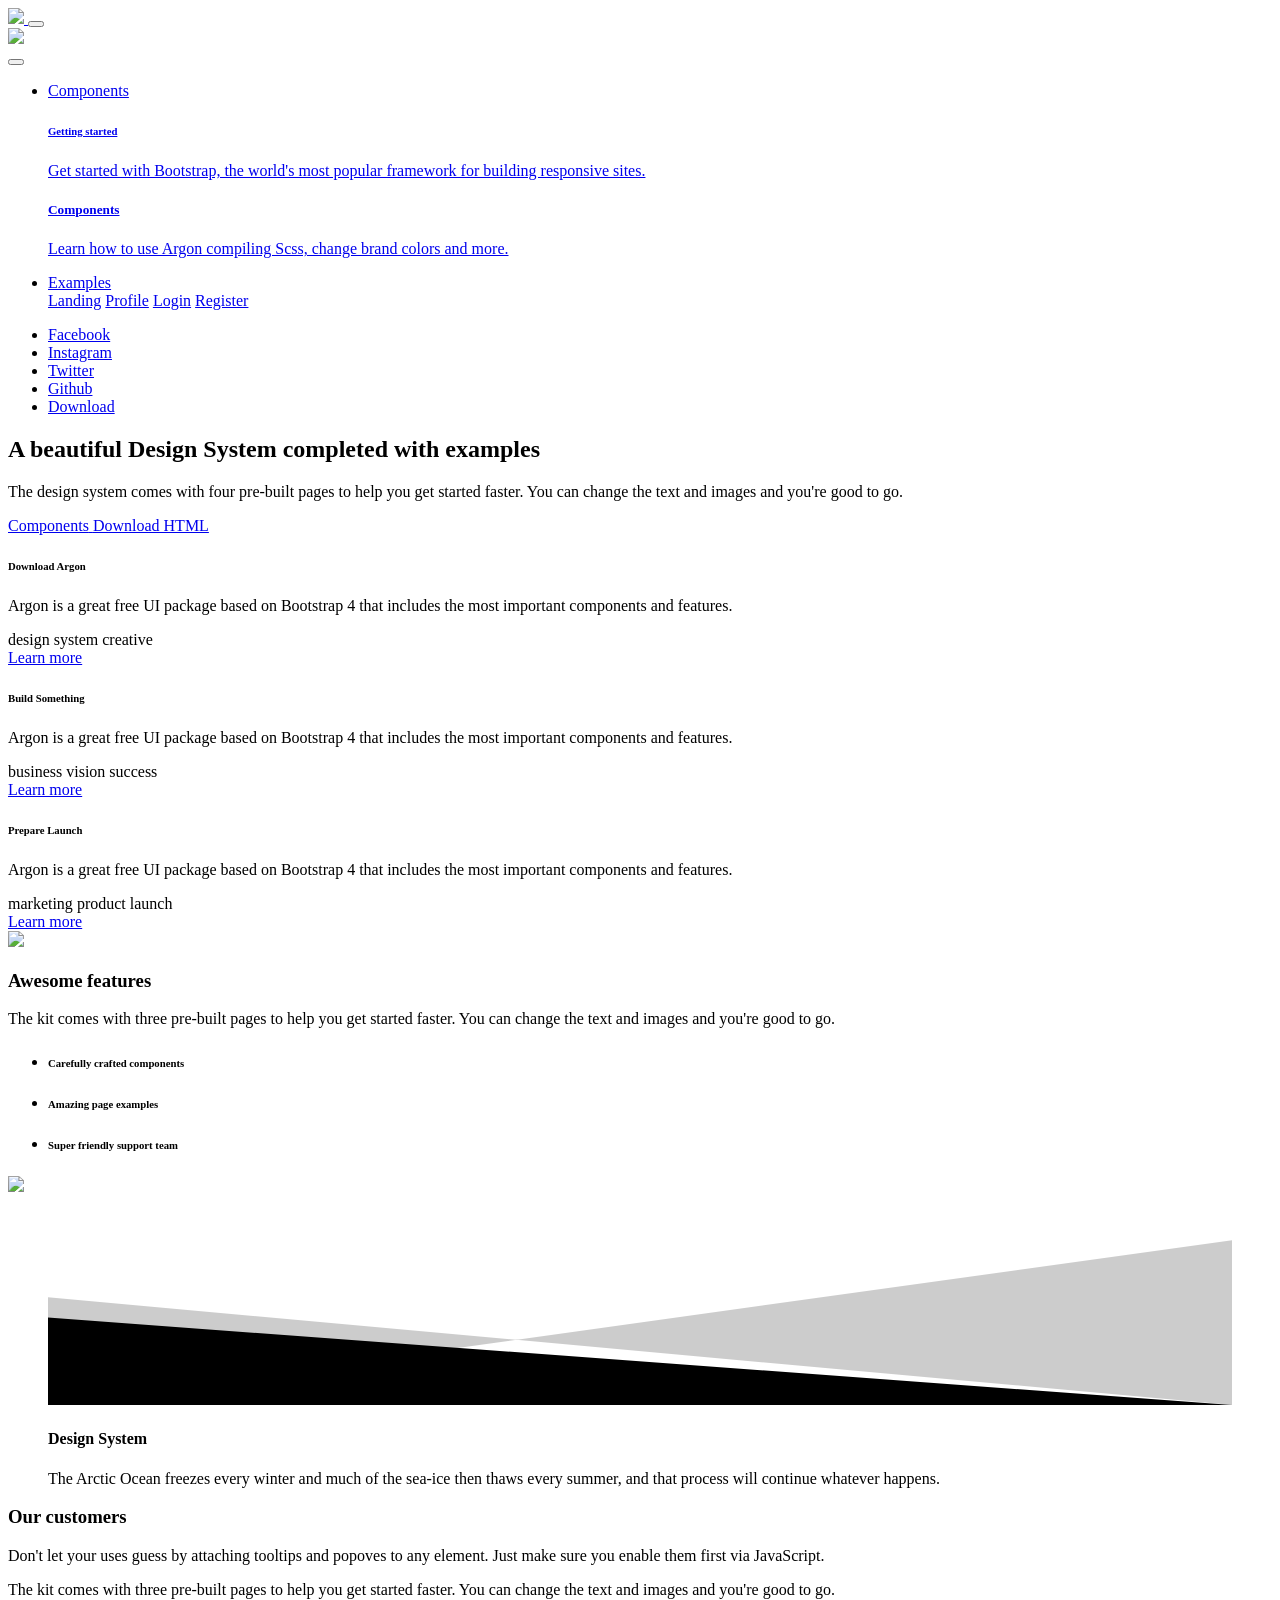
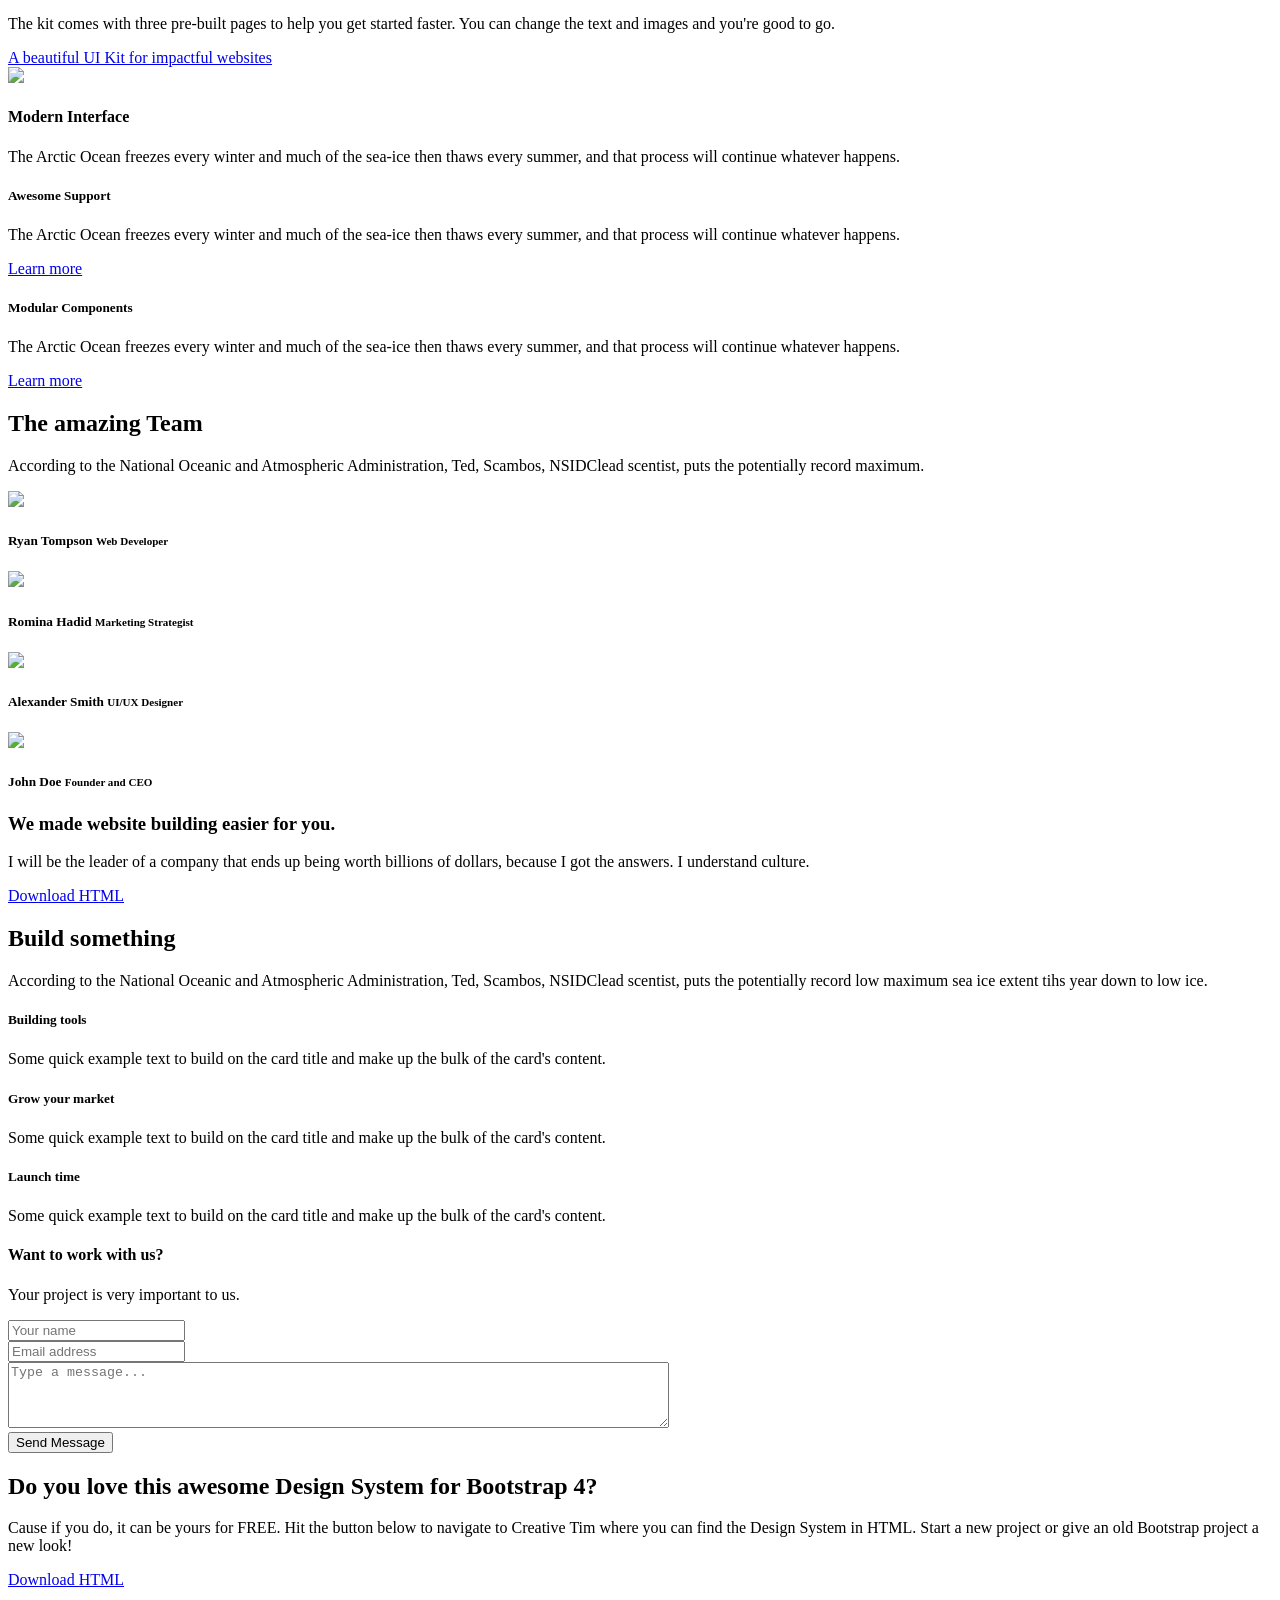
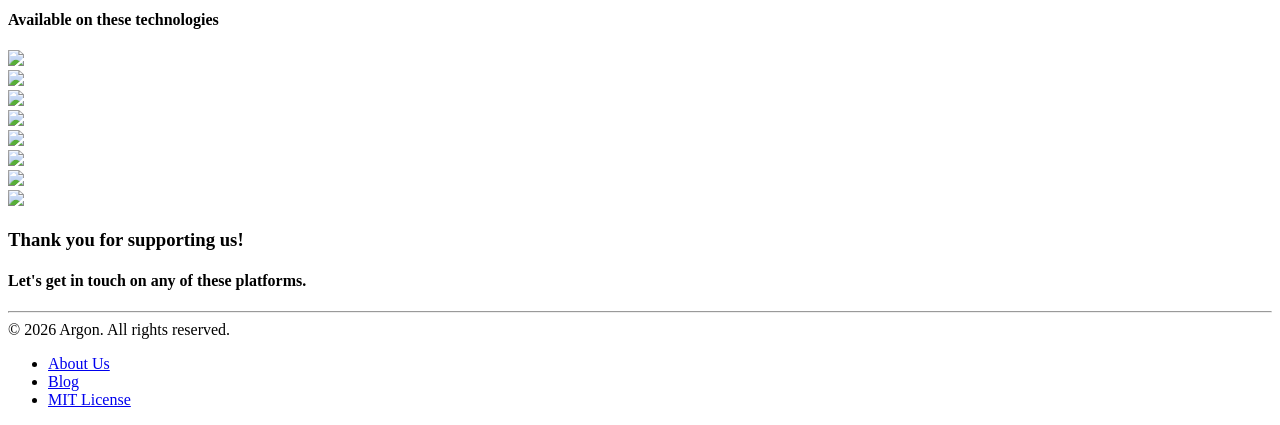
==== assets/starter/landing.html @ e563049e "Open-source release of the UI Argon skill (free on Skillux) (2/3)" ====
<!DOCTYPE html>
<html data-motion-mode="full" data-motion="full">

<head>
  <meta charset="utf-8">
  <meta name="viewport" content="width=device-width, initial-scale=1, shrink-to-fit=no">
  <meta name="description" content="Start your development with a Design System for Bootstrap 4.">
  <meta name="author" content="Creative Tim">
  <title>Landing — Argon</title>
  <!-- Favicon -->
  <link href="./assets/img/brand/favicon.png" rel="icon" type="image/png">
  <!-- Fonts -->
  <!-- Icons -->
  <link href="./assets/vendor/nucleo/css/nucleo.css" rel="stylesheet">
  <link href="./assets/vendor/font-awesome/css/font-awesome.min.css" rel="stylesheet">
  <!-- Argon CSS -->
  <link rel="stylesheet" href="./assets/css/local-fonts.css">
<link rel="stylesheet" href="./assets/css/motion-local.css">
<link type="text/css" href="./assets/css/argon.css?v=1.0.0" rel="stylesheet">
</head>

<body>
  <header class="header-global">
    <nav id="navbar-main" class="navbar navbar-main navbar-expand-lg navbar-transparent navbar-light">
      <div class="container">
        <a class="navbar-brand mr-lg-5" href="./index.html">
          <img src="./assets/img/brand/white.png">
        </a>
        <button class="navbar-toggler" type="button" data-toggle="collapse" data-target="#navbar_global" aria-controls="navbar_global" aria-expanded="false" aria-label="Toggle navigation">
          <span class="navbar-toggler-icon"></span>
        </button>
        <div class="navbar-collapse collapse" id="navbar_global">
          <div class="navbar-collapse-header">
            <div class="row">
              <div class="col-6 collapse-brand">
                <a href="./index.html">
                  <img src="./assets/img/brand/blue.png">
                </a>
              </div>
              <div class="col-6 collapse-close">
                <button type="button" class="navbar-toggler" data-toggle="collapse" data-target="#navbar_global" aria-controls="navbar_global" aria-expanded="false" aria-label="Toggle navigation">
                  <span></span>
                  <span></span>
                </button>
              </div>
            </div>
          </div>
          <ul class="navbar-nav navbar-nav-hover align-items-lg-center">
            <li class="nav-item dropdown">
              <a href="#" class="nav-link" data-toggle="dropdown" href="#" role="button">
                <i class="ni ni-ui-04 d-lg-none"></i>
                <span class="nav-link-inner--text">Components</span>
              </a>
              <div class="dropdown-menu dropdown-menu-xl">
                <div class="dropdown-menu-inner">
                  <a href="#" class="media d-flex align-items-center">
                    <div class="icon icon-shape bg-gradient-primary rounded-circle text-white">
                      <i class="ni ni-spaceship"></i>
                    </div>
                    <div class="media-body ml-3">
                      <h6 class="heading text-primary mb-md-1">Getting started</h6>
                      <p class="description d-none d-md-inline-block mb-0">Get started with Bootstrap, the world's most popular framework for building responsive sites.</p>
                    </div>
                  </a>
                  <a href="#" class="media d-flex align-items-center">
                    <div class="icon icon-shape bg-gradient-warning rounded-circle text-white">
                      <i class="ni ni-ui-04"></i>
                    </div>
                    <div class="media-body ml-3">
                      <h5 class="heading text-warning mb-md-1">Components</h5>
                      <p class="description d-none d-md-inline-block mb-0">Learn how to use Argon compiling Scss, change brand colors and more.</p>
                    </div>
                  </a>
                </div>
              </div>
            </li>
            <li class="nav-item dropdown">
              <a href="#" class="nav-link" data-toggle="dropdown" href="#" role="button">
                <i class="ni ni-collection d-lg-none"></i>
                <span class="nav-link-inner--text">Examples</span>
              </a>
              <div class="dropdown-menu">
                <a href="./landing.html" class="dropdown-item">Landing</a>
                <a href="./profile.html" class="dropdown-item">Profile</a>
                <a href="./login.html" class="dropdown-item">Login</a>
                <a href="./register.html" class="dropdown-item">Register</a>
              </div>
            </li>
          </ul>
          <ul class="navbar-nav align-items-lg-center ml-lg-auto">
            <li class="nav-item">
              <a class="nav-link nav-link-icon" href="#" data-toggle="tooltip" title="Like us on Facebook">
                <i class="fa fa-facebook-square"></i>
                <span class="nav-link-inner--text d-lg-none">Facebook</span>
              </a>
            </li>
            <li class="nav-item">
              <a class="nav-link nav-link-icon" href="#" data-toggle="tooltip" title="Follow us on Instagram">
                <i class="fa fa-instagram"></i>
                <span class="nav-link-inner--text d-lg-none">Instagram</span>
              </a>
            </li>
            <li class="nav-item">
              <a class="nav-link nav-link-icon" href="#" data-toggle="tooltip" title="Follow us on Twitter">
                <i class="fa fa-twitter-square"></i>
                <span class="nav-link-inner--text d-lg-none">Twitter</span>
              </a>
            </li>
            <li class="nav-item">
              <a class="nav-link nav-link-icon" href="#" target="_blank" data-toggle="tooltip" title="Star us on Github">
                <i class="fa fa-github"></i>
                <span class="nav-link-inner--text d-lg-none">Github</span>
              </a>
            </li>
            <li class="nav-item d-none d-lg-block ml-lg-4">
              <a href="#" class="btn btn-neutral btn-icon">
                <span class="btn-inner--icon">
                  <i class="fa fa-cloud-download mr-2"></i>
                </span>
                <span class="nav-link-inner--text">Download</span>
              </a>
            </li>
          </ul>
        </div>
      </div>
    </nav>
  </header>
  <main>
    <div class="position-relative">
      <!-- shape Hero -->
      <section class="section-shaped my-0">
        <div class="shape shape-style-1 shape-default shape-skew">
          <span></span>
          <span></span>
          <span></span>
          <span></span>
          <span></span>
          <span></span>
          <span></span>
          <span></span>
          <span></span>
        </div>
        <div class="container shape-container d-flex">
          <div class="col px-0">
            <div class="row">
              <div class="col-lg-6">
                <h1 class="display-3  text-white">A beautiful Design System
                  <span>completed with examples</span>
                </h1>
                <p class="lead  text-white">The design system comes with four pre-built pages to help you get started faster. You can change the text and images and you're good to go.</p>
                <div class="btn-wrapper">
                  <a href="#" class="btn btn-info btn-icon mb-3 mb-sm-0">
                    <span class="btn-inner--icon"><i class="fa fa-code"></i></span>
                    <span class="btn-inner--text">Components</span>
                  </a>
                  <a href="#" class="btn btn-white btn-icon mb-3 mb-sm-0">
                    <span class="btn-inner--icon"><i class="ni ni-cloud-download-95"></i></span>
                    <span class="btn-inner--text">Download HTML</span>
                  </a>
                </div>
              </div>
            </div>
          </div>
        </div>
      </section>
      <!-- 1st Hero Variation -->
    </div>
    <section class="section section-lg pt-lg-0 mt--200">
      <div class="container">
        <div class="row justify-content-center">
          <div class="col-lg-12">
            <div class="row row-grid">
              <div class="col-lg-4">
                <div class="card card-lift--hover shadow border-0">
                  <div class="card-body py-5">
                    <div class="icon icon-shape icon-shape-primary rounded-circle mb-4">
                      <i class="ni ni-check-bold"></i>
                    </div>
                    <h6 class="text-primary text-uppercase">Download Argon</h6>
                    <p class="description mt-3">Argon is a great free UI package based on Bootstrap 4 that includes the most important components and features.</p>
                    <div>
                      <span class="badge badge-pill badge-primary">design</span>
                      <span class="badge badge-pill badge-primary">system</span>
                      <span class="badge badge-pill badge-primary">creative</span>
                    </div>
                    <a href="#" class="btn btn-primary mt-4">Learn more</a>
                  </div>
                </div>
              </div>
              <div class="col-lg-4">
                <div class="card card-lift--hover shadow border-0">
                  <div class="card-body py-5">
                    <div class="icon icon-shape icon-shape-success rounded-circle mb-4">
                      <i class="ni ni-istanbul"></i>
                    </div>
                    <h6 class="text-success text-uppercase">Build Something</h6>
                    <p class="description mt-3">Argon is a great free UI package based on Bootstrap 4 that includes the most important components and features.</p>
                    <div>
                      <span class="badge badge-pill badge-success">business</span>
                      <span class="badge badge-pill badge-success">vision</span>
                      <span class="badge badge-pill badge-success">success</span>
                    </div>
                    <a href="#" class="btn btn-success mt-4">Learn more</a>
                  </div>
                </div>
              </div>
              <div class="col-lg-4">
                <div class="card card-lift--hover shadow border-0">
                  <div class="card-body py-5">
                    <div class="icon icon-shape icon-shape-warning rounded-circle mb-4">
                      <i class="ni ni-planet"></i>
                    </div>
                    <h6 class="text-warning text-uppercase">Prepare Launch</h6>
                    <p class="description mt-3">Argon is a great free UI package based on Bootstrap 4 that includes the most important components and features.</p>
                    <div>
                      <span class="badge badge-pill badge-warning">marketing</span>
                      <span class="badge badge-pill badge-warning">product</span>
                      <span class="badge badge-pill badge-warning">launch</span>
                    </div>
                    <a href="#" class="btn btn-warning mt-4">Learn more</a>
                  </div>
                </div>
              </div>
            </div>
          </div>
        </div>
      </div>
    </section>
    <section class="section section-lg">
      <div class="container">
        <div class="row row-grid align-items-center">
          <div class="col-md-6 order-md-2">
            <img src="./assets/img/theme/promo-1.png" class="img-fluid floating">
          </div>
          <div class="col-md-6 order-md-1">
            <div class="pr-md-5">
              <div class="icon icon-lg icon-shape icon-shape-success shadow rounded-circle mb-5">
                <i class="ni ni-settings-gear-65"></i>
              </div>
              <h3>Awesome features</h3>
              <p>The kit comes with three pre-built pages to help you get started faster. You can change the text and images and you're good to go.</p>
              <ul class="list-unstyled mt-5">
                <li class="py-2">
                  <div class="d-flex align-items-center">
                    <div>
                      <div class="badge badge-circle badge-success mr-3">
                        <i class="ni ni-settings-gear-65"></i>
                      </div>
                    </div>
                    <div>
                      <h6 class="mb-0">Carefully crafted components</h6>
                    </div>
                  </div>
                </li>
                <li class="py-2">
                  <div class="d-flex align-items-center">
                    <div>
                      <div class="badge badge-circle badge-success mr-3">
                        <i class="ni ni-html5"></i>
                      </div>
                    </div>
                    <div>
                      <h6 class="mb-0">Amazing page examples</h6>
                    </div>
                  </div>
                </li>
                <li class="py-2">
                  <div class="d-flex align-items-center">
                    <div>
                      <div class="badge badge-circle badge-success mr-3">
                        <i class="ni ni-satisfied"></i>
                      </div>
                    </div>
                    <div>
                      <h6 class="mb-0">Super friendly support team</h6>
                    </div>
                  </div>
                </li>
              </ul>
            </div>
          </div>
        </div>
      </div>
    </section>
    <section class="section bg-secondary">
      <div class="container">
        <div class="row row-grid align-items-center">
          <div class="col-md-6">
            <div class="card bg-default shadow border-0">
              <img src="./assets/img/theme/img-1-1200x1000.jpg" class="card-img-top">
              <blockquote class="card-blockquote">
                <svg preserveAspectRatio="none" xmlns="http://www.w3.org/2000/svg" viewBox="0 0 583 95" class="svg-bg">
                  <polygon points="0,52 583,95 0,95" class="fill-default" />
                  <polygon points="0,42 583,95 683,0 0,95" opacity=".2" class="fill-default" />
                </svg>
                <h4 class="display-3 font-weight-bold text-white">Design System</h4>
                <p class="lead text-italic text-white">The Arctic Ocean freezes every winter and much of the sea-ice then thaws every summer, and that process will continue whatever happens.</p>
              </blockquote>
            </div>
          </div>
          <div class="col-md-6">
            <div class="pl-md-5">
              <div class="icon icon-lg icon-shape icon-shape-warning shadow rounded-circle mb-5">
                <i class="ni ni-settings"></i>
              </div>
              <h3>Our customers</h3>
              <p class="lead">Don't let your uses guess by attaching tooltips and popoves to any element. Just make sure you enable them first via JavaScript.</p>
              <p>The kit comes with three pre-built pages to help you get started faster. You can change the text and images and you're good to go.</p>
              <p>The kit comes with three pre-built pages to help you get started faster. You can change the text and images and you're good to go.</p>
              <a href="#" class="font-weight-bold text-warning mt-5">A beautiful UI Kit for impactful websites</a>
            </div>
          </div>
        </div>
      </div>
    </section>
    <section class="section section section-shaped my-0 overflow-hidden">
      <div class="shape shape-style-1 bg-gradient-warning shape-skew">
        <span></span>
        <span></span>
        <span></span>
        <span></span>
        <span></span>
        <span></span>
      </div>
      <div class="container py-0">
        <div class="row row-grid align-items-center">
          <div class="col-md-6 order-lg-2 ml-lg-auto">
            <div class="position-relative pl-md-5">
              <img src="./assets/img/ill/ill-2.svg" class="img-center img-fluid">
            </div>
          </div>
          <div class="col-lg-6 order-lg-1">
            <div class="d-flex px-3">
              <div>
                <div class="icon icon-lg icon-shape bg-gradient-white shadow rounded-circle text-primary">
                  <i class="ni ni-building text-primary"></i>
                </div>
              </div>
              <div class="pl-4">
                <h4 class="display-3 text-white">Modern Interface</h4>
                <p class="text-white">The Arctic Ocean freezes every winter and much of the sea-ice then thaws every summer, and that process will continue whatever happens.</p>
              </div>
            </div>
            <div class="card shadow shadow-lg--hover mt-5">
              <div class="card-body">
                <div class="d-flex px-3">
                  <div>
                    <div class="icon icon-shape bg-gradient-success rounded-circle text-white">
                      <i class="ni ni-satisfied"></i>
                    </div>
                  </div>
                  <div class="pl-4">
                    <h5 class="title text-success">Awesome Support</h5>
                    <p>The Arctic Ocean freezes every winter and much of the sea-ice then thaws every summer, and that process will continue whatever happens.</p>
                    <a href="#" class="text-success">Learn more</a>
                  </div>
                </div>
              </div>
            </div>
            <div class="card shadow shadow-lg--hover mt-5">
              <div class="card-body">
                <div class="d-flex px-3">
                  <div>
                    <div class="icon icon-shape bg-gradient-warning rounded-circle text-white">
                      <i class="ni ni-active-40"></i>
                    </div>
                  </div>
                  <div class="pl-4">
                    <h5 class="title text-warning">Modular Components</h5>
                    <p>The Arctic Ocean freezes every winter and much of the sea-ice then thaws every summer, and that process will continue whatever happens.</p>
                    <a href="#" class="text-warning">Learn more</a>
                  </div>
                </div>
              </div>
            </div>
          </div>
        </div>
      </div>
    </section>
    <section class="section section-lg">
      <div class="container">
        <div class="row justify-content-center text-center mb-lg">
          <div class="col-lg-8">
            <h2 class="display-3">The amazing Team</h2>
            <p class="lead text-muted">According to the National Oceanic and Atmospheric Administration, Ted, Scambos, NSIDClead scentist, puts the potentially record maximum.</p>
          </div>
        </div>
        <div class="row">
          <div class="col-md-6 col-lg-3 mb-5 mb-lg-0">
            <div class="px-4">
              <img src="./assets/img/theme/team-1-800x800.jpg" class="rounded-circle img-center img-fluid shadow shadow-lg--hover" style="width: 200px;">
              <div class="pt-4 text-center">
                <h5 class="title">
                  <span class="d-block mb-1">Ryan Tompson</span>
                  <small class="h6 text-muted">Web Developer</small>
                </h5>
                <div class="mt-3">
                  <a href="#" class="btn btn-warning btn-icon-only rounded-circle">
                    <i class="fa fa-twitter"></i>
                  </a>
                  <a href="#" class="btn btn-warning btn-icon-only rounded-circle">
                    <i class="fa fa-facebook"></i>
                  </a>
                  <a href="#" class="btn btn-warning btn-icon-only rounded-circle">
                    <i class="fa fa-dribbble"></i>
                  </a>
                </div>
              </div>
            </div>
          </div>
          <div class="col-md-6 col-lg-3 mb-5 mb-lg-0">
            <div class="px-4">
              <img src="./assets/img/theme/team-2-800x800.jpg" class="rounded-circle img-center img-fluid shadow shadow-lg--hover" style="width: 200px;">
              <div class="pt-4 text-center">
                <h5 class="title">
                  <span class="d-block mb-1">Romina Hadid</span>
                  <small class="h6 text-muted">Marketing Strategist</small>
                </h5>
                <div class="mt-3">
                  <a href="#" class="btn btn-primary btn-icon-only rounded-circle">
                    <i class="fa fa-twitter"></i>
                  </a>
                  <a href="#" class="btn btn-primary btn-icon-only rounded-circle">
                    <i class="fa fa-facebook"></i>
                  </a>
                  <a href="#" class="btn btn-primary btn-icon-only rounded-circle">
                    <i class="fa fa-dribbble"></i>
                  </a>
                </div>
              </div>
            </div>
          </div>
          <div class="col-md-6 col-lg-3 mb-5 mb-lg-0">
            <div class="px-4">
              <img src="./assets/img/theme/team-3-800x800.jpg" class="rounded-circle img-center img-fluid shadow shadow-lg--hover" style="width: 200px;">
              <div class="pt-4 text-center">
                <h5 class="title">
                  <span class="d-block mb-1">Alexander Smith</span>
                  <small class="h6 text-muted">UI/UX Designer</small>
                </h5>
                <div class="mt-3">
                  <a href="#" class="btn btn-info btn-icon-only rounded-circle">
                    <i class="fa fa-twitter"></i>
                  </a>
                  <a href="#" class="btn btn-info btn-icon-only rounded-circle">
                    <i class="fa fa-facebook"></i>
                  </a>
                  <a href="#" class="btn btn-info btn-icon-only rounded-circle">
                    <i class="fa fa-dribbble"></i>
                  </a>
                </div>
              </div>
            </div>
          </div>
          <div class="col-md-6 col-lg-3 mb-5 mb-lg-0">
            <div class="px-4">
              <img src="./assets/img/theme/team-4-800x800.jpg" class="rounded-circle img-center img-fluid shadow shadow-lg--hover" style="width: 200px;">
              <div class="pt-4 text-center">
                <h5 class="title">
                  <span class="d-block mb-1">John Doe</span>
                  <small class="h6 text-muted">Founder and CEO</small>
                </h5>
                <div class="mt-3">
                  <a href="#" class="btn btn-success btn-icon-only rounded-circle">
                    <i class="fa fa-twitter"></i>
                  </a>
                  <a href="#" class="btn btn-success btn-icon-only rounded-circle">
                    <i class="fa fa-facebook"></i>
                  </a>
                  <a href="#" class="btn btn-success btn-icon-only rounded-circle">
                    <i class="fa fa-dribbble"></i>
                  </a>
                </div>
              </div>
            </div>
          </div>
        </div>
      </div>
    </section>
    <section class="section section-lg pt-0">
      <div class="container">
        <div class="card bg-gradient-warning shadow-lg border-0">
          <div class="p-5">
            <div class="row align-items-center">
              <div class="col-lg-8">
                <h3 class="text-white">We made website building easier for you.</h3>
                <p class="lead text-white mt-3">I will be the leader of a company that ends up being worth billions of dollars, because I got the answers. I understand culture.</p>
              </div>
              <div class="col-lg-3 ml-lg-auto">
                <a href="#" class="btn btn-lg btn-block btn-white">Download HTML</a>
              </div>
            </div>
          </div>
        </div>
      </div>
    </section>
    <section class="section section-shaped my-0 overflow-hidden">
      <div class="shape shape-style-3 bg-gradient-default shape-skew">
        <span></span>
        <span></span>
        <span></span>
        <span></span>
      </div>
      <div class="container pt-lg pb-300">
        <div class="row text-center justify-content-center">
          <div class="col-lg-10">
            <h2 class="display-3 text-white">Build something</h2>
            <p class="lead text-white">According to the National Oceanic and Atmospheric Administration, Ted, Scambos, NSIDClead scentist, puts the potentially record low maximum sea ice extent tihs year down to low ice.</p>
          </div>
        </div>
        <div class="row row-grid mt-5">
          <div class="col-lg-4">
            <div class="icon icon-lg icon-shape bg-gradient-white shadow rounded-circle text-primary">
              <i class="ni ni-settings text-primary"></i>
            </div>
            <h5 class="text-white mt-3">Building tools</h5>
            <p class="text-white mt-3">Some quick example text to build on the card title and make up the bulk of the card's content.</p>
          </div>
          <div class="col-lg-4">
            <div class="icon icon-lg icon-shape bg-gradient-white shadow rounded-circle text-primary">
              <i class="ni ni-ruler-pencil text-primary"></i>
            </div>
            <h5 class="text-white mt-3">Grow your market</h5>
            <p class="text-white mt-3">Some quick example text to build on the card title and make up the bulk of the card's content.</p>
          </div>
          <div class="col-lg-4">
            <div class="icon icon-lg icon-shape bg-gradient-white shadow rounded-circle text-primary">
              <i class="ni ni-atom text-primary"></i>
            </div>
            <h5 class="text-white mt-3">Launch time</h5>
            <p class="text-white mt-3">Some quick example text to build on the card title and make up the bulk of the card's content.</p>
          </div>
        </div>
      </div>
    </section>
    <section class="section section-lg pt-lg-0 section-contact-us">
      <div class="container">
        <div class="row justify-content-center mt--300">
          <div class="col-lg-8">
            <div class="card bg-gradient-secondary shadow">
              <div class="card-body p-lg-5">
                <h4 class="mb-1">Want to work with us?</h4>
                <p class="mt-0">Your project is very important to us.</p>
                <div class="form-group mt-5">
                  <div class="input-group input-group-alternative">
                    <div class="input-group-prepend">
                      <span class="input-group-text"><i class="ni ni-user-run"></i></span>
                    </div>
                    <input class="form-control" placeholder="Your name" type="text">
                  </div>
                </div>
                <div class="form-group">
                  <div class="input-group input-group-alternative">
                    <div class="input-group-prepend">
                      <span class="input-group-text"><i class="ni ni-email-83"></i></span>
                    </div>
                    <input class="form-control" placeholder="Email address" type="email">
                  </div>
                </div>
                <div class="form-group mb-4">
                  <textarea class="form-control form-control-alternative" name="name" rows="4" cols="80" placeholder="Type a message..."></textarea>
                </div>
                <div>
                  <button type="button" class="btn btn-default btn-round btn-block btn-lg">Send Message</button>
                </div>
              </div>
            </div>
          </div>
        </div>
      </div>
    </section>
    <section class="section section-lg">
      <div class="container">
        <div class="row row-grid justify-content-center">
          <div class="col-lg-8 text-center">
            <h2 class="display-3">Do you love this awesome
              <span class="text-success">Design System for Bootstrap 4?</span>
            </h2>
            <p class="lead">Cause if you do, it can be yours for FREE. Hit the button below to navigate to Creative Tim where you can find the Design System in HTML. Start a new project or give an old Bootstrap project a new look!</p>
            <div class="btn-wrapper">
              <a href="#" class="btn btn-primary mb-3 mb-sm-0">Download HTML</a>
            </div>
            <div class="text-center">
              <h4 class="display-4 mb-5 mt-5">Available on these technologies</h4>
              <div class="row justify-content-center">
                <div class="col-lg-2 col-4">
                  <a href="#" data-toggle="tooltip" data-original-title="Bootstrap 4 - Most popular front-end component library">
                    <img src="./assets/img/kit/bootstrap.jpg" class="img-fluid">
                  </a>
                </div>
                <div class="col-lg-2 col-4">
                  <a href="#" data-toggle="tooltip" data-original-title="[Coming Soon] Sketch - Digital design toolkit">
                    <img src="./assets/img/kit/sketch.jpg" class="img-fluid opacity-5">
                  </a>
                </div>
                <div class="col-lg-2 col-4">
                  <a href="#" data-toggle="tooltip" data-original-title="[Coming Soon] Adobe Photoshop - Software for digital images manipulation">
                    <img src="./assets/img/kit/ps.jpg" class="img-fluid  opacity-5">
                  </a>
                </div>
                <div class="col-lg-2 col-4">
                  <a href="#" data-toggle="tooltip" data-original-title="[Coming Soon] Vue.js - The progressive javascript framework">
                    <img src="./assets/img/kit/vue.jpg" class="img-fluid opacity-5">
                  </a>
                </div>
                <div class="col-lg-2 col-4">
                  <a href="#" data-toggle="tooltip" data-original-title="[Coming Soon] Angular - One framework. Mobile &amp; desktop">
                    <img src="./assets/img/kit/angular.jpg" class="img-fluid opacity-5">
                  </a>
                </div>
                <div class="col-lg-2 col-4">
                  <a href="#" data-toggle="tooltip" data-original-title="[Coming Soon] React - A JavaScript library for building user interfaces">
                    <img src="./assets/img/kit/react.jpg" class="img-fluid opacity-5">
                  </a>
                </div>
              </div>
            </div>
          </div>
        </div>
      </div>
    </section>
  </main>
  <footer class="footer has-cards">
    <div class="container container-lg">
      <div class="row">
        <div class="col-md-6 mb-5 mb-md-0">
          <div class="card card-lift--hover shadow border-0">
            <a href="./landing.html" title="Landing Page">
              <img src="./assets/img/theme/landing.jpg" class="card-img">
            </a>
          </div>
        </div>
        <div class="col-md-6 mb-5 mb-lg-0">
          <div class="card card-lift--hover shadow border-0">
            <a href="./profile.html" title="Profile Page">
              <img src="./assets/img/theme/profile.jpg" class="card-img">
            </a>
          </div>
        </div>
      </div>
    </div>
    <div class="container">
      <div class="row row-grid align-items-center my-md">
        <div class="col-lg-6">
          <h3 class="text-primary font-weight-light mb-2">Thank you for supporting us!</h3>
          <h4 class="mb-0 font-weight-light">Let's get in touch on any of these platforms.</h4>
        </div>
        <div class="col-lg-6 text-lg-center btn-wrapper">
          <a href="#" class="btn btn-neutral btn-icon-only btn-twitter btn-round btn-lg" data-toggle="tooltip" data-original-title="Follow us">
            <i class="fa fa-twitter"></i>
          </a>
          <a href="#" class="btn btn-neutral btn-icon-only btn-facebook btn-round btn-lg" data-toggle="tooltip" data-original-title="Like us">
            <i class="fa fa-facebook-square"></i>
          </a>
          <a href="#" class="btn btn-neutral btn-icon-only btn-dribbble btn-lg btn-round" data-toggle="tooltip" data-original-title="Follow us">
            <i class="fa fa-dribbble"></i>
          </a>
          <a href="#" class="btn btn-neutral btn-icon-only btn-github btn-round btn-lg" data-toggle="tooltip" data-original-title="Star on Github">
            <i class="fa fa-github"></i>
          </a>
        </div>
      </div>
      <hr>
      <div class="row align-items-center justify-content-md-between">
        <div class="col-md-6">
          <div class="copyright">
            &copy; 2026 Argon. All rights reserved.
          </div>
        </div>
        <div class="col-md-6">
          <ul class="nav nav-footer justify-content-end">
            <li class="nav-item">
              <a href="#" class="nav-link">About Us</a>
            </li>
            <li class="nav-item">
              <a href="#" class="nav-link">Blog</a>
            </li>
            <li class="nav-item">
              <a href="#" class="nav-link">MIT License</a>
            </li>
          </ul>
        </div>
      </div>
    </div>
  </footer>
  <!-- Core -->
  <script src="./assets/vendor/jquery/jquery.min.js"></script>
<script src="./assets/js/local-site.js"></script>
  <script src="./assets/vendor/popper/popper.min.js"></script>
  <script src="./assets/vendor/bootstrap/bootstrap.min.js"></script>
  <script src="./assets/vendor/headroom/headroom.min.js"></script>
  <!-- Argon JS -->
  <script src="./assets/js/argon.js?v=1.0.0"></script>
</body>

</html>
---- assets/starter/assets/css/local-fonts.css ----
/* Local Open Sans — no CDN */

@font-face {
  font-family: "Open Sans";
  font-style: italic;
  font-weight: 300;
  font-display: swap;
  src: url("../fonts/google/opensans-300-italic.woff2") format("woff2");
}

@font-face {
  font-family: "Open Sans";
  font-style: italic;
  font-weight: 400;
  font-display: swap;
  src: url("../fonts/google/opensans-400-italic.woff2") format("woff2");
}

@font-face {
  font-family: "Open Sans";
  font-style: italic;
  font-weight: 600;
  font-display: swap;
  src: url("../fonts/google/opensans-600-italic.woff2") format("woff2");
}

@font-face {
  font-family: "Open Sans";
  font-style: italic;
  font-weight: 700;
  font-display: swap;
  src: url("../fonts/google/opensans-700-italic.woff2") format("woff2");
}

@font-face {
  font-family: "Open Sans";
  font-style: normal;
  font-weight: 300;
  font-display: swap;
  src: url("../fonts/google/opensans-300-normal.woff2") format("woff2");
}

@font-face {
  font-family: "Open Sans";
  font-style: normal;
  font-weight: 400;
  font-display: swap;
  src: url("../fonts/google/opensans-400-normal.woff2") format("woff2");
}

@font-face {
  font-family: "Open Sans";
  font-style: normal;
  font-weight: 600;
  font-display: swap;
  src: url("../fonts/google/opensans-600-normal.woff2") format("woff2");
}

@font-face {
  font-family: "Open Sans";
  font-style: normal;
  font-weight: 700;
  font-display: swap;
  src: url("../fonts/google/opensans-700-normal.woff2") format("woff2");
}
---- assets/starter/assets/css/motion-local.css ----
/* Argon motion modes */
html[data-motion="off"] .carousel-item {
  transition: none !important;
}
html[data-motion="off"] .animated {
  animation: none !important;
}

@media (prefers-reduced-motion: reduce) {
  html[data-motion-mode="auto"] .carousel-item {
    transition: none !important;
  }
  html[data-motion-mode="auto"] {
    scroll-behavior: auto;
  }
}

.argon-draft-note {
  margin-top: 10px;
  font-size: 14px;
  color: #5e72e4;
}
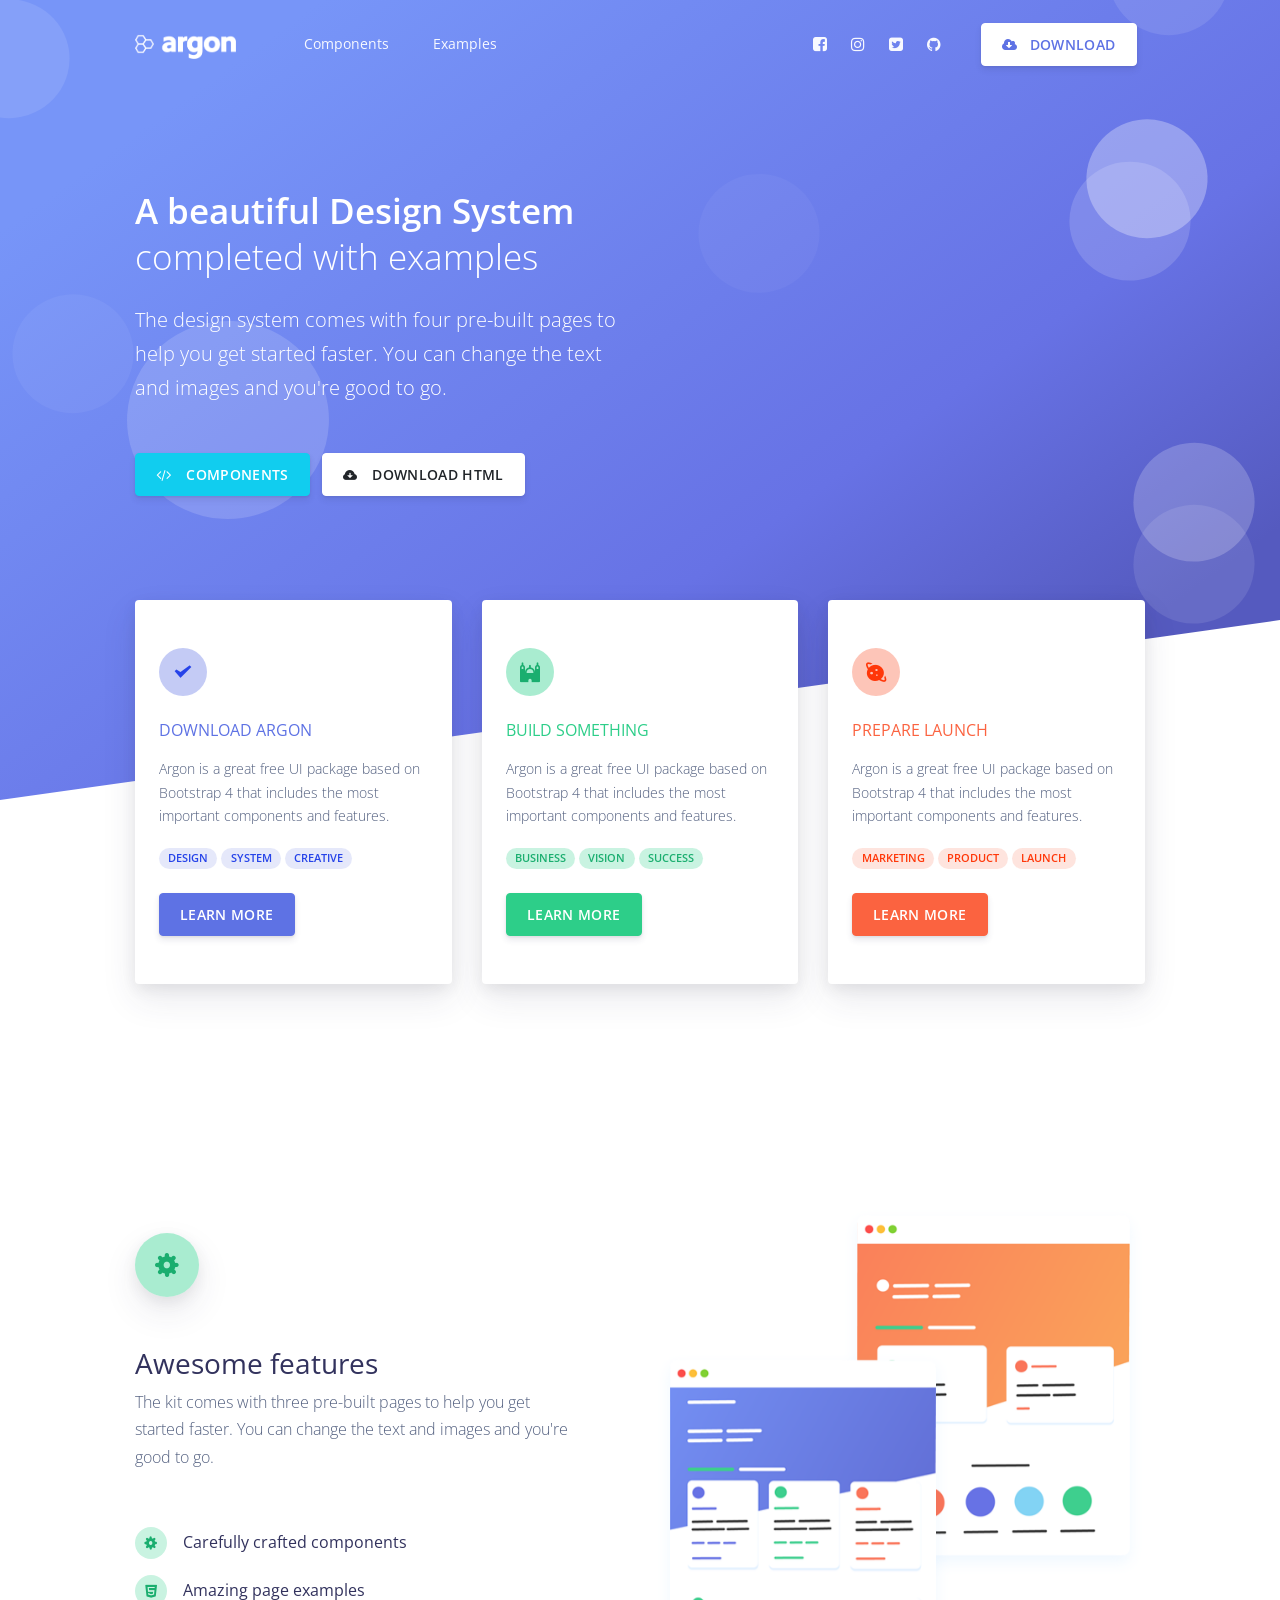
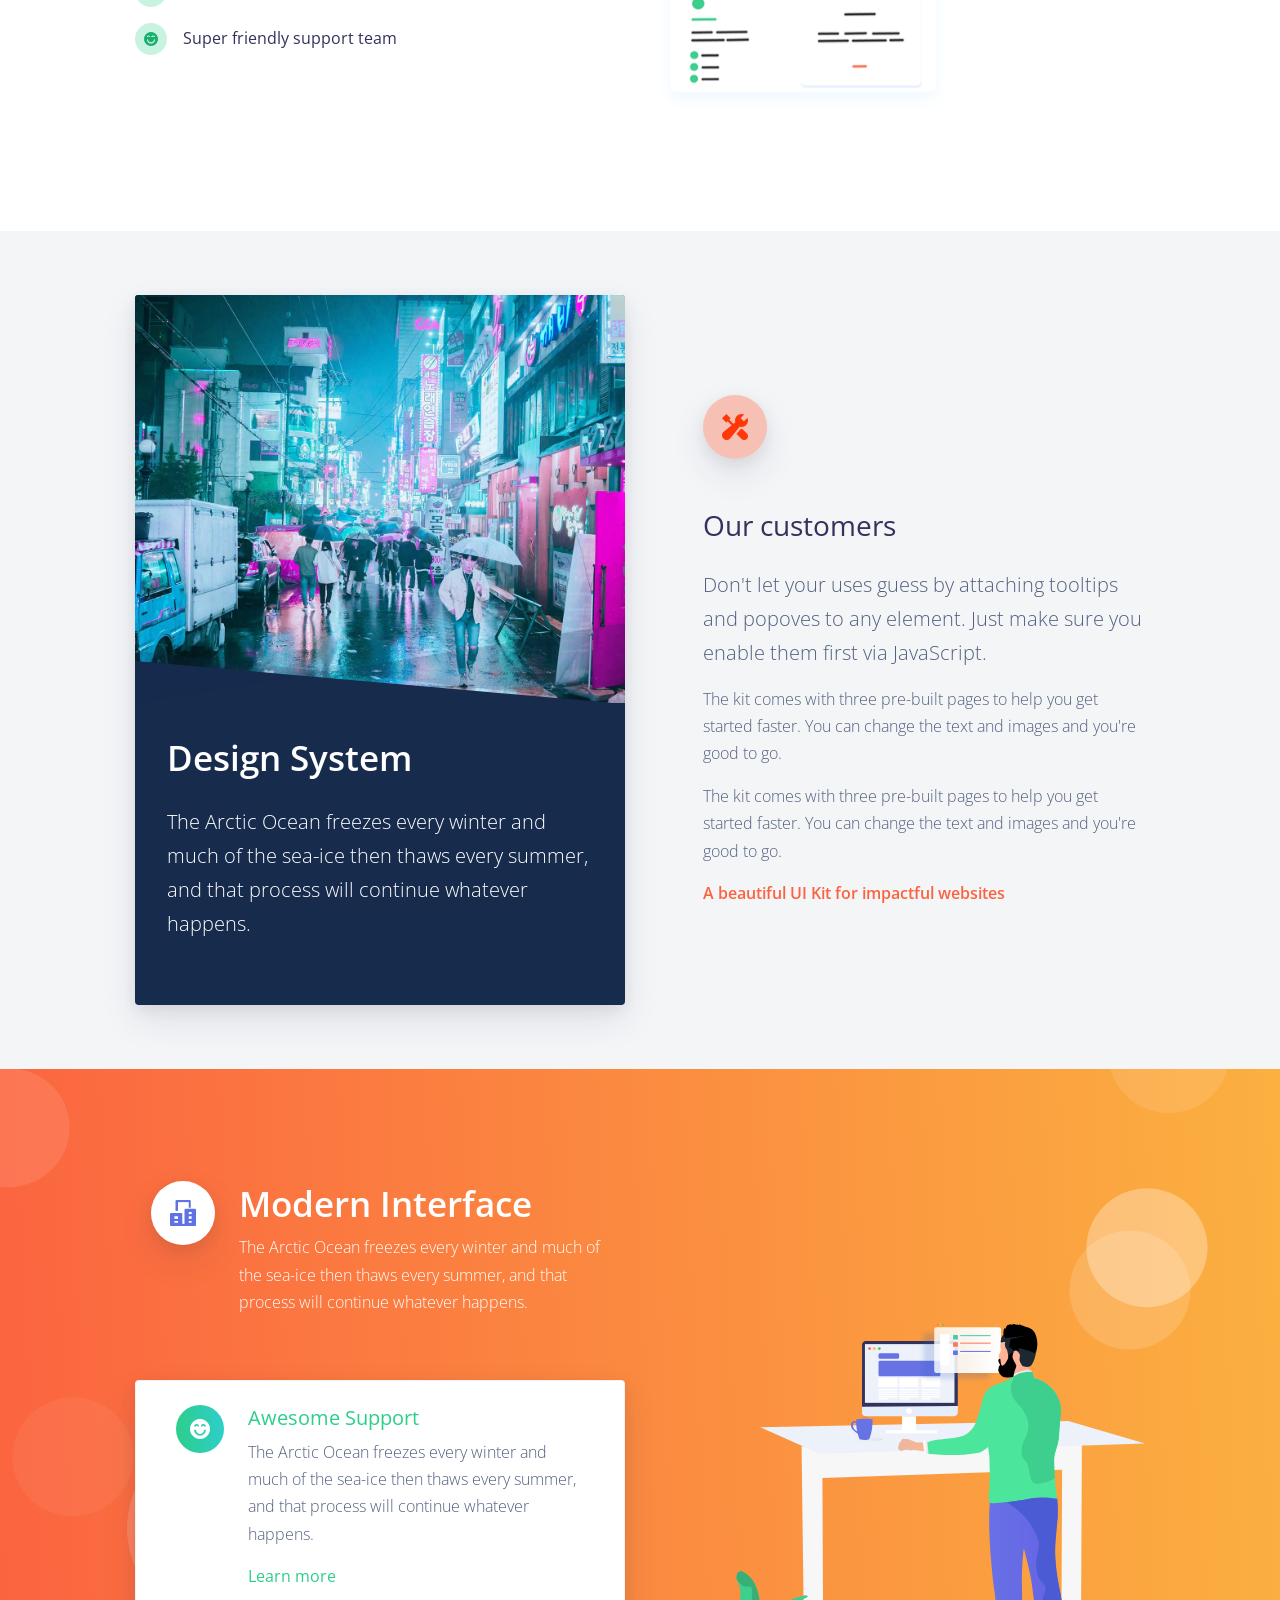
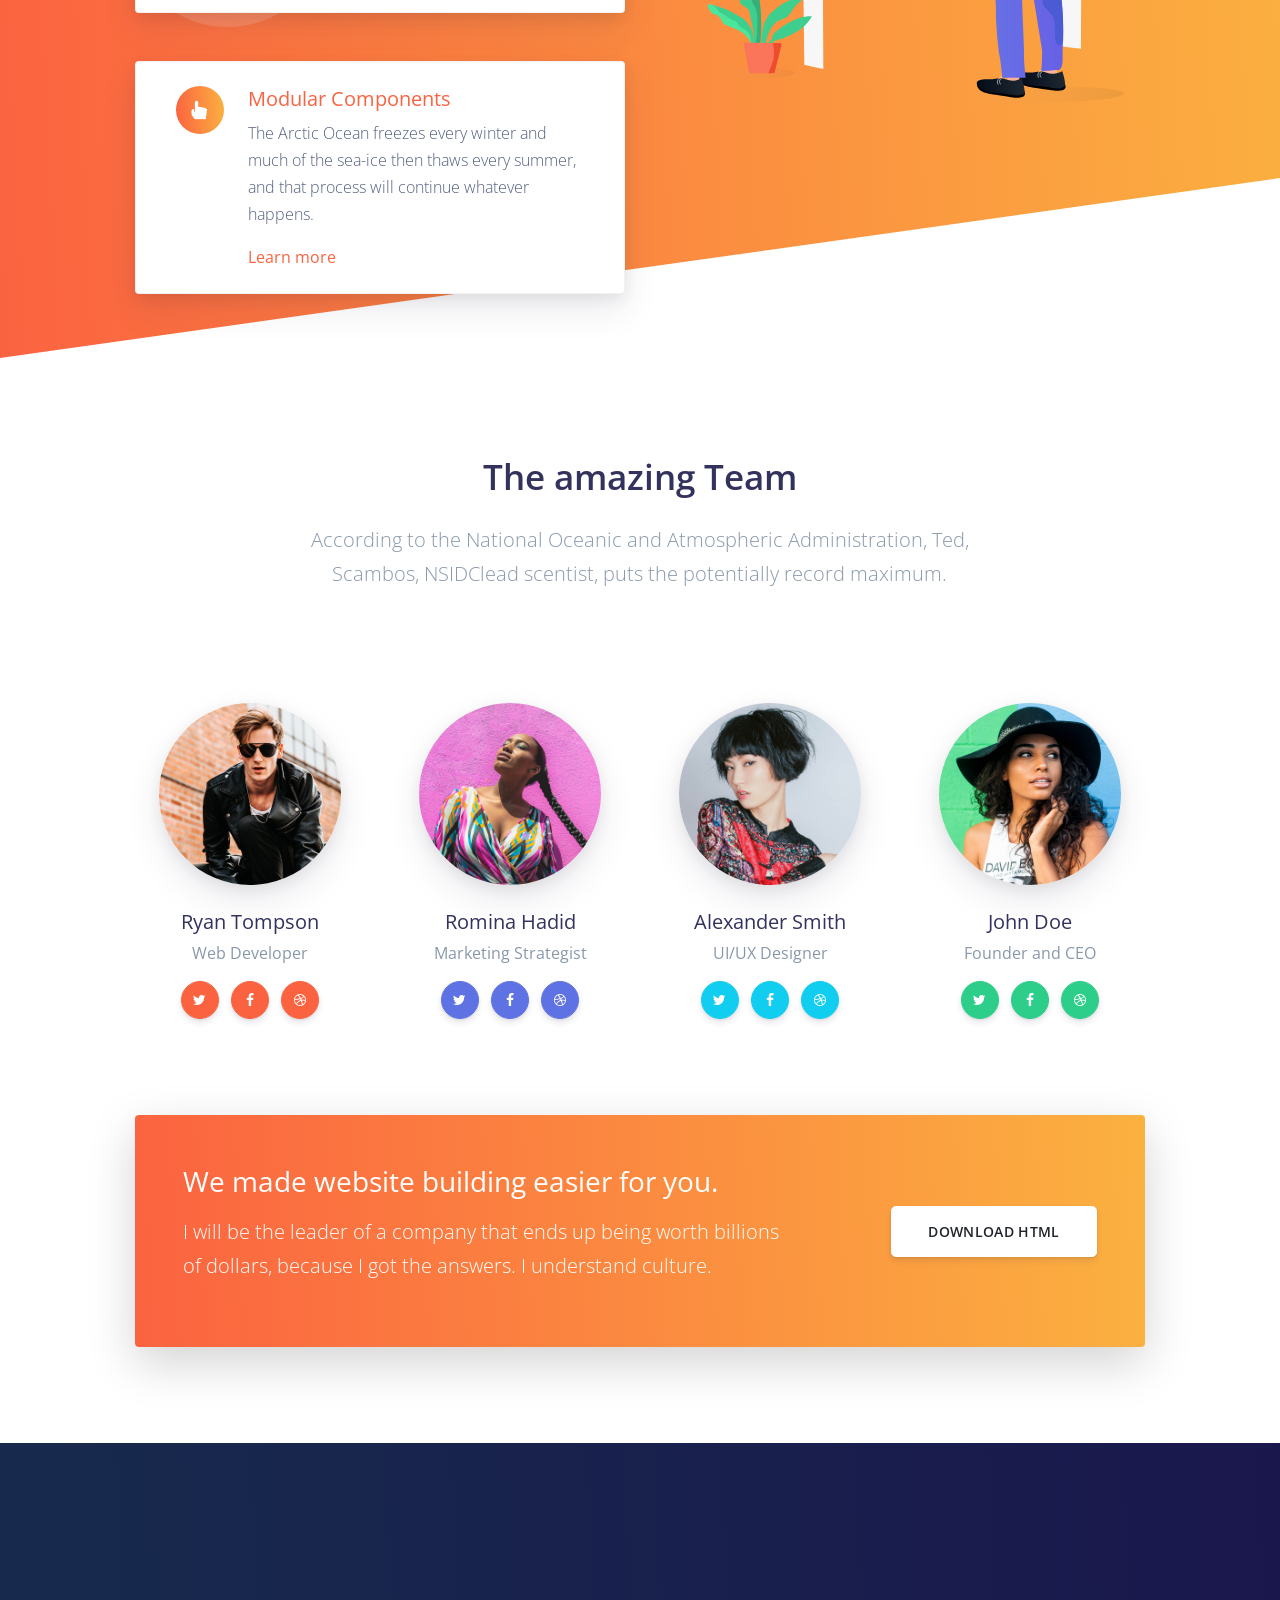
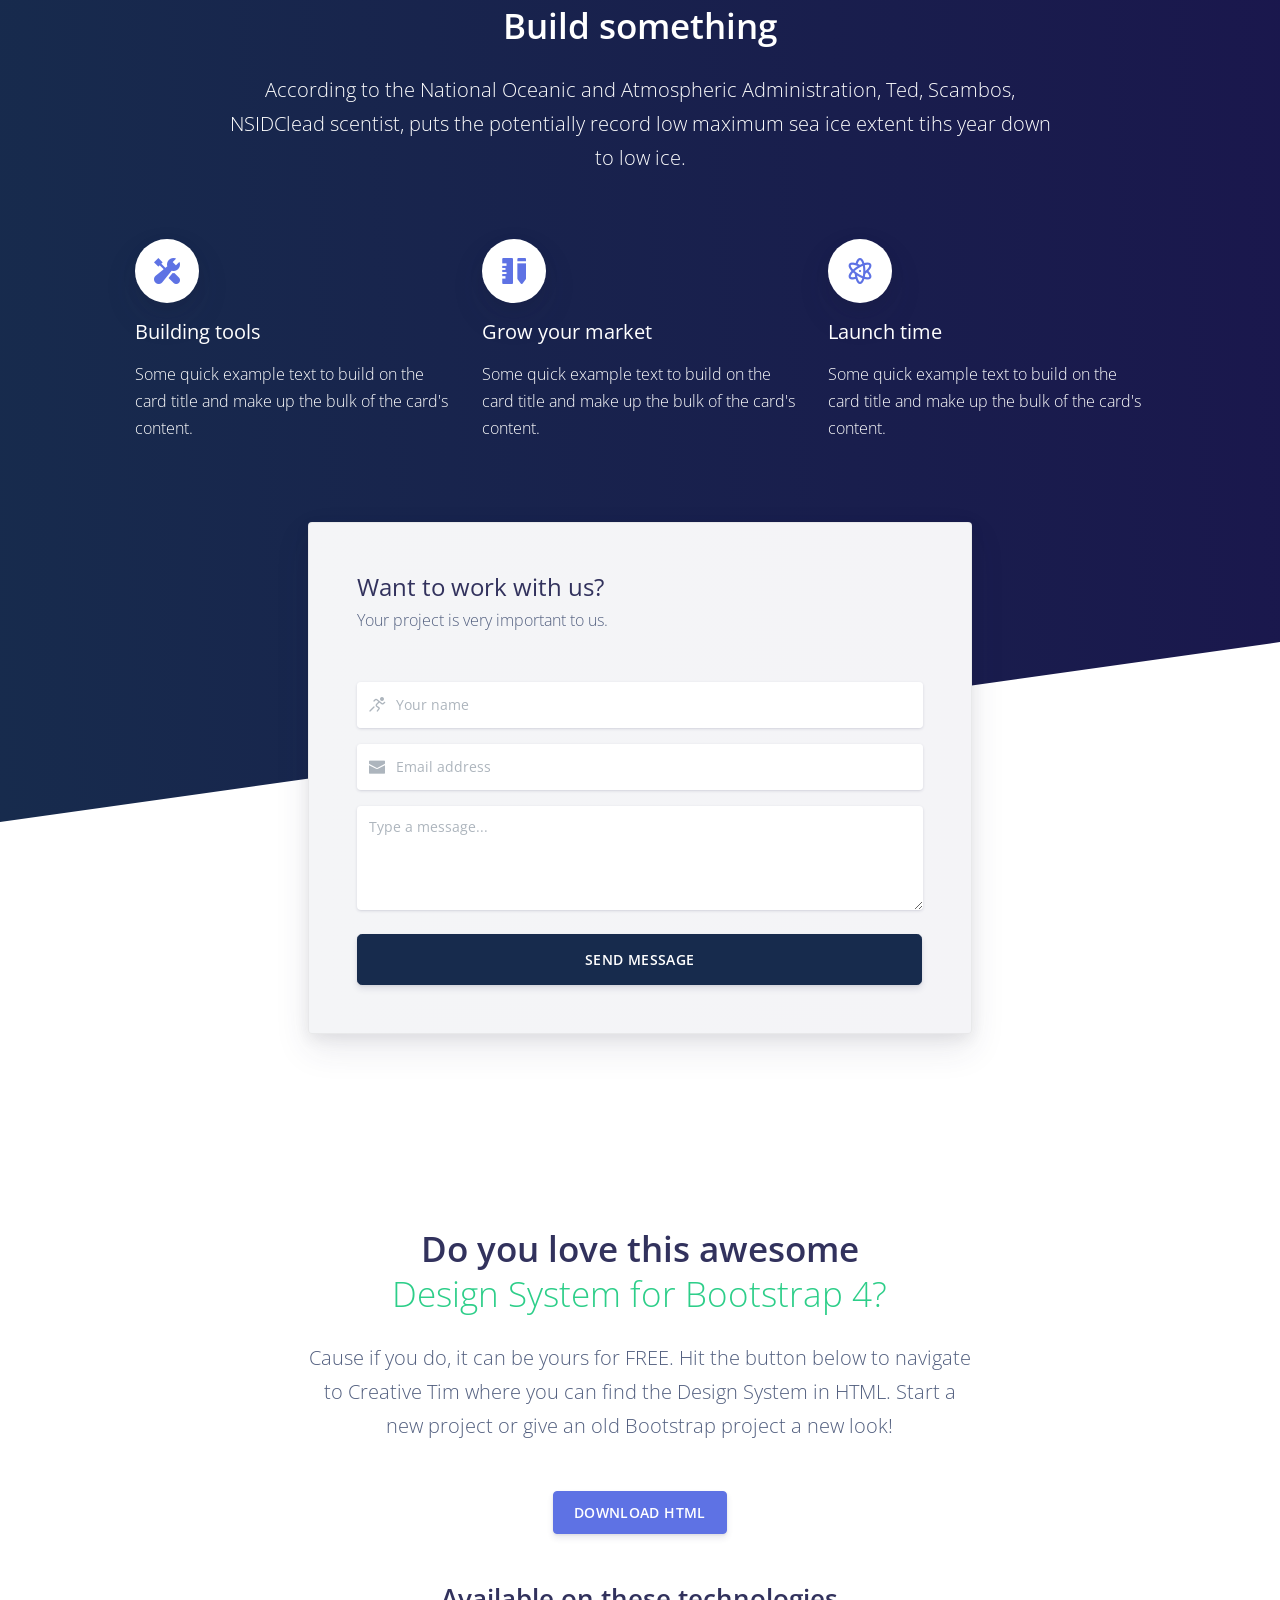
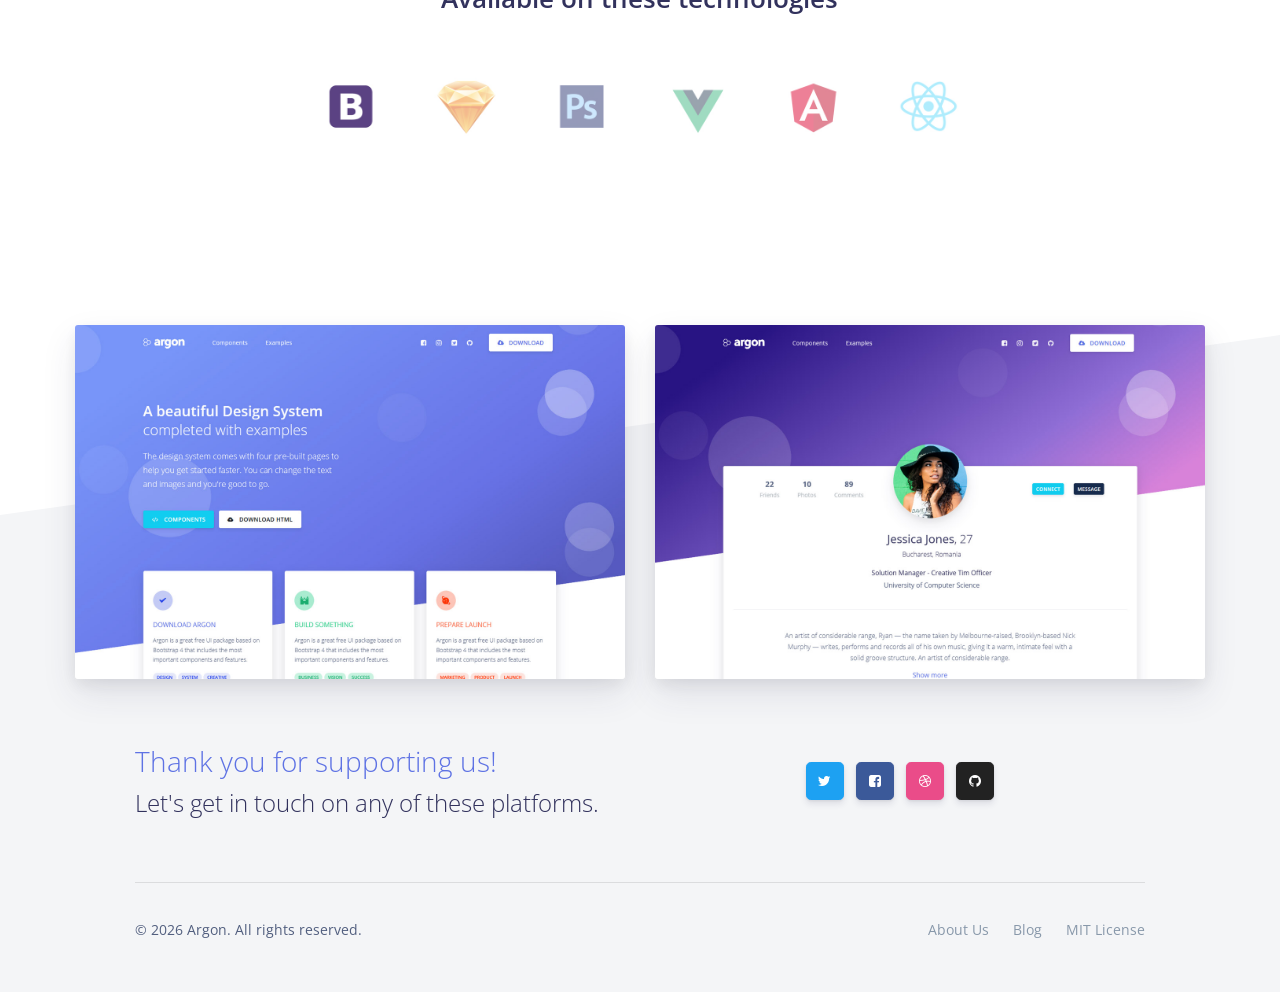
==== commit 25d2aa42: "Complete pack contents: full starter assets, vendor libraries, images and fonts" ====
--- a/assets/starter/landing.html
+++ b/assets/starter/landing.html
@@ -1,696 +1,696 @@
-<!DOCTYPE html>
-<html data-motion-mode="full" data-motion="full">
-
-<head>
-  <meta charset="utf-8">
-  <meta name="viewport" content="width=device-width, initial-scale=1, shrink-to-fit=no">
-  <meta name="description" content="Start your development with a Design System for Bootstrap 4.">
-  <meta name="author" content="Creative Tim">
-  <title>Landing — Argon</title>
-  <!-- Favicon -->
-  <link href="./assets/img/brand/favicon.png" rel="icon" type="image/png">
-  <!-- Fonts -->
-  <!-- Icons -->
-  <link href="./assets/vendor/nucleo/css/nucleo.css" rel="stylesheet">
-  <link href="./assets/vendor/font-awesome/css/font-awesome.min.css" rel="stylesheet">
-  <!-- Argon CSS -->
-  <link rel="stylesheet" href="./assets/css/local-fonts.css">
-<link rel="stylesheet" href="./assets/css/motion-local.css">
-<link type="text/css" href="./assets/css/argon.css?v=1.0.0" rel="stylesheet">
-</head>
-
-<body>
-  <header class="header-global">
-    <nav id="navbar-main" class="navbar navbar-main navbar-expand-lg navbar-transparent navbar-light">
-      <div class="container">
-        <a class="navbar-brand mr-lg-5" href="./index.html">
-          <img src="./assets/img/brand/white.png">
-        </a>
-        <button class="navbar-toggler" type="button" data-toggle="collapse" data-target="#navbar_global" aria-controls="navbar_global" aria-expanded="false" aria-label="Toggle navigation">
-          <span class="navbar-toggler-icon"></span>
-        </button>
-        <div class="navbar-collapse collapse" id="navbar_global">
-          <div class="navbar-collapse-header">
-            <div class="row">
-              <div class="col-6 collapse-brand">
-                <a href="./index.html">
-                  <img src="./assets/img/brand/blue.png">
-                </a>
-              </div>
-              <div class="col-6 collapse-close">
-                <button type="button" class="navbar-toggler" data-toggle="collapse" data-target="#navbar_global" aria-controls="navbar_global" aria-expanded="false" aria-label="Toggle navigation">
-                  <span></span>
-                  <span></span>
-                </button>
-              </div>
-            </div>
-          </div>
-          <ul class="navbar-nav navbar-nav-hover align-items-lg-center">
-            <li class="nav-item dropdown">
-              <a href="#" class="nav-link" data-toggle="dropdown" href="#" role="button">
-                <i class="ni ni-ui-04 d-lg-none"></i>
-                <span class="nav-link-inner--text">Components</span>
-              </a>
-              <div class="dropdown-menu dropdown-menu-xl">
-                <div class="dropdown-menu-inner">
-                  <a href="#" class="media d-flex align-items-center">
-                    <div class="icon icon-shape bg-gradient-primary rounded-circle text-white">
-                      <i class="ni ni-spaceship"></i>
-                    </div>
-                    <div class="media-body ml-3">
-                      <h6 class="heading text-primary mb-md-1">Getting started</h6>
-                      <p class="description d-none d-md-inline-block mb-0">Get started with Bootstrap, the world's most popular framework for building responsive sites.</p>
-                    </div>
-                  </a>
-                  <a href="#" class="media d-flex align-items-center">
-                    <div class="icon icon-shape bg-gradient-warning rounded-circle text-white">
-                      <i class="ni ni-ui-04"></i>
-                    </div>
-                    <div class="media-body ml-3">
-                      <h5 class="heading text-warning mb-md-1">Components</h5>
-                      <p class="description d-none d-md-inline-block mb-0">Learn how to use Argon compiling Scss, change brand colors and more.</p>
-                    </div>
-                  </a>
-                </div>
-              </div>
-            </li>
-            <li class="nav-item dropdown">
-              <a href="#" class="nav-link" data-toggle="dropdown" href="#" role="button">
-                <i class="ni ni-collection d-lg-none"></i>
-                <span class="nav-link-inner--text">Examples</span>
-              </a>
-              <div class="dropdown-menu">
-                <a href="./landing.html" class="dropdown-item">Landing</a>
-                <a href="./profile.html" class="dropdown-item">Profile</a>
-                <a href="./login.html" class="dropdown-item">Login</a>
-                <a href="./register.html" class="dropdown-item">Register</a>
-              </div>
-            </li>
-          </ul>
-          <ul class="navbar-nav align-items-lg-center ml-lg-auto">
-            <li class="nav-item">
-              <a class="nav-link nav-link-icon" href="#" data-toggle="tooltip" title="Like us on Facebook">
-                <i class="fa fa-facebook-square"></i>
-                <span class="nav-link-inner--text d-lg-none">Facebook</span>
-              </a>
-            </li>
-            <li class="nav-item">
-              <a class="nav-link nav-link-icon" href="#" data-toggle="tooltip" title="Follow us on Instagram">
-                <i class="fa fa-instagram"></i>
-                <span class="nav-link-inner--text d-lg-none">Instagram</span>
-              </a>
-            </li>
-            <li class="nav-item">
-              <a class="nav-link nav-link-icon" href="#" data-toggle="tooltip" title="Follow us on Twitter">
-                <i class="fa fa-twitter-square"></i>
-                <span class="nav-link-inner--text d-lg-none">Twitter</span>
-              </a>
-            </li>
-            <li class="nav-item">
-              <a class="nav-link nav-link-icon" href="#" target="_blank" data-toggle="tooltip" title="Star us on Github">
-                <i class="fa fa-github"></i>
-                <span class="nav-link-inner--text d-lg-none">Github</span>
-              </a>
-            </li>
-            <li class="nav-item d-none d-lg-block ml-lg-4">
-              <a href="#" class="btn btn-neutral btn-icon">
-                <span class="btn-inner--icon">
-                  <i class="fa fa-cloud-download mr-2"></i>
-                </span>
-                <span class="nav-link-inner--text">Download</span>
-              </a>
-            </li>
-          </ul>
-        </div>
-      </div>
-    </nav>
-  </header>
-  <main>
-    <div class="position-relative">
-      <!-- shape Hero -->
-      <section class="section-shaped my-0">
-        <div class="shape shape-style-1 shape-default shape-skew">
-          <span></span>
-          <span></span>
-          <span></span>
-          <span></span>
-          <span></span>
-          <span></span>
-          <span></span>
-          <span></span>
-          <span></span>
-        </div>
-        <div class="container shape-container d-flex">
-          <div class="col px-0">
-            <div class="row">
-              <div class="col-lg-6">
-                <h1 class="display-3  text-white">A beautiful Design System
-                  <span>completed with examples</span>
-                </h1>
-                <p class="lead  text-white">The design system comes with four pre-built pages to help you get started faster. You can change the text and images and you're good to go.</p>
-                <div class="btn-wrapper">
-                  <a href="#" class="btn btn-info btn-icon mb-3 mb-sm-0">
-                    <span class="btn-inner--icon"><i class="fa fa-code"></i></span>
-                    <span class="btn-inner--text">Components</span>
-                  </a>
-                  <a href="#" class="btn btn-white btn-icon mb-3 mb-sm-0">
-                    <span class="btn-inner--icon"><i class="ni ni-cloud-download-95"></i></span>
-                    <span class="btn-inner--text">Download HTML</span>
-                  </a>
-                </div>
-              </div>
-            </div>
-          </div>
-        </div>
-      </section>
-      <!-- 1st Hero Variation -->
-    </div>
-    <section class="section section-lg pt-lg-0 mt--200">
-      <div class="container">
-        <div class="row justify-content-center">
-          <div class="col-lg-12">
-            <div class="row row-grid">
-              <div class="col-lg-4">
-                <div class="card card-lift--hover shadow border-0">
-                  <div class="card-body py-5">
-                    <div class="icon icon-shape icon-shape-primary rounded-circle mb-4">
-                      <i class="ni ni-check-bold"></i>
-                    </div>
-                    <h6 class="text-primary text-uppercase">Download Argon</h6>
-                    <p class="description mt-3">Argon is a great free UI package based on Bootstrap 4 that includes the most important components and features.</p>
-                    <div>
-                      <span class="badge badge-pill badge-primary">design</span>
-                      <span class="badge badge-pill badge-primary">system</span>
-                      <span class="badge badge-pill badge-primary">creative</span>
-                    </div>
-                    <a href="#" class="btn btn-primary mt-4">Learn more</a>
-                  </div>
-                </div>
-              </div>
-              <div class="col-lg-4">
-                <div class="card card-lift--hover shadow border-0">
-                  <div class="card-body py-5">
-                    <div class="icon icon-shape icon-shape-success rounded-circle mb-4">
-                      <i class="ni ni-istanbul"></i>
-                    </div>
-                    <h6 class="text-success text-uppercase">Build Something</h6>
-                    <p class="description mt-3">Argon is a great free UI package based on Bootstrap 4 that includes the most important components and features.</p>
-                    <div>
-                      <span class="badge badge-pill badge-success">business</span>
-                      <span class="badge badge-pill badge-success">vision</span>
-                      <span class="badge badge-pill badge-success">success</span>
-                    </div>
-                    <a href="#" class="btn btn-success mt-4">Learn more</a>
-                  </div>
-                </div>
-              </div>
-              <div class="col-lg-4">
-                <div class="card card-lift--hover shadow border-0">
-                  <div class="card-body py-5">
-                    <div class="icon icon-shape icon-shape-warning rounded-circle mb-4">
-                      <i class="ni ni-planet"></i>
-                    </div>
-                    <h6 class="text-warning text-uppercase">Prepare Launch</h6>
-                    <p class="description mt-3">Argon is a great free UI package based on Bootstrap 4 that includes the most important components and features.</p>
-                    <div>
-                      <span class="badge badge-pill badge-warning">marketing</span>
-                      <span class="badge badge-pill badge-warning">product</span>
-                      <span class="badge badge-pill badge-warning">launch</span>
-                    </div>
-                    <a href="#" class="btn btn-warning mt-4">Learn more</a>
-                  </div>
-                </div>
-              </div>
-            </div>
-          </div>
-        </div>
-      </div>
-    </section>
-    <section class="section section-lg">
-      <div class="container">
-        <div class="row row-grid align-items-center">
-          <div class="col-md-6 order-md-2">
-            <img src="./assets/img/theme/promo-1.png" class="img-fluid floating">
-          </div>
-          <div class="col-md-6 order-md-1">
-            <div class="pr-md-5">
-              <div class="icon icon-lg icon-shape icon-shape-success shadow rounded-circle mb-5">
-                <i class="ni ni-settings-gear-65"></i>
-              </div>
-              <h3>Awesome features</h3>
-              <p>The kit comes with three pre-built pages to help you get started faster. You can change the text and images and you're good to go.</p>
-              <ul class="list-unstyled mt-5">
-                <li class="py-2">
-                  <div class="d-flex align-items-center">
-                    <div>
-                      <div class="badge badge-circle badge-success mr-3">
-                        <i class="ni ni-settings-gear-65"></i>
-                      </div>
-                    </div>
-                    <div>
-                      <h6 class="mb-0">Carefully crafted components</h6>
-                    </div>
-                  </div>
-                </li>
-                <li class="py-2">
-                  <div class="d-flex align-items-center">
-                    <div>
-                      <div class="badge badge-circle badge-success mr-3">
-                        <i class="ni ni-html5"></i>
-                      </div>
-                    </div>
-                    <div>
-                      <h6 class="mb-0">Amazing page examples</h6>
-                    </div>
-                  </div>
-                </li>
-                <li class="py-2">
-                  <div class="d-flex align-items-center">
-                    <div>
-                      <div class="badge badge-circle badge-success mr-3">
-                        <i class="ni ni-satisfied"></i>
-                      </div>
-                    </div>
-                    <div>
-                      <h6 class="mb-0">Super friendly support team</h6>
-                    </div>
-                  </div>
-                </li>
-              </ul>
-            </div>
-          </div>
-        </div>
-      </div>
-    </section>
-    <section class="section bg-secondary">
-      <div class="container">
-        <div class="row row-grid align-items-center">
-          <div class="col-md-6">
-            <div class="card bg-default shadow border-0">
-              <img src="./assets/img/theme/img-1-1200x1000.jpg" class="card-img-top">
-              <blockquote class="card-blockquote">
-                <svg preserveAspectRatio="none" xmlns="http://www.w3.org/2000/svg" viewBox="0 0 583 95" class="svg-bg">
-                  <polygon points="0,52 583,95 0,95" class="fill-default" />
-                  <polygon points="0,42 583,95 683,0 0,95" opacity=".2" class="fill-default" />
-                </svg>
-                <h4 class="display-3 font-weight-bold text-white">Design System</h4>
-                <p class="lead text-italic text-white">The Arctic Ocean freezes every winter and much of the sea-ice then thaws every summer, and that process will continue whatever happens.</p>
-              </blockquote>
-            </div>
-          </div>
-          <div class="col-md-6">
-            <div class="pl-md-5">
-              <div class="icon icon-lg icon-shape icon-shape-warning shadow rounded-circle mb-5">
-                <i class="ni ni-settings"></i>
-              </div>
-              <h3>Our customers</h3>
-              <p class="lead">Don't let your uses guess by attaching tooltips and popoves to any element. Just make sure you enable them first via JavaScript.</p>
-              <p>The kit comes with three pre-built pages to help you get started faster. You can change the text and images and you're good to go.</p>
-              <p>The kit comes with three pre-built pages to help you get started faster. You can change the text and images and you're good to go.</p>
-              <a href="#" class="font-weight-bold text-warning mt-5">A beautiful UI Kit for impactful websites</a>
-            </div>
-          </div>
-        </div>
-      </div>
-    </section>
-    <section class="section section section-shaped my-0 overflow-hidden">
-      <div class="shape shape-style-1 bg-gradient-warning shape-skew">
-        <span></span>
-        <span></span>
-        <span></span>
-        <span></span>
-        <span></span>
-        <span></span>
-      </div>
-      <div class="container py-0">
-        <div class="row row-grid align-items-center">
-          <div class="col-md-6 order-lg-2 ml-lg-auto">
-            <div class="position-relative pl-md-5">
-              <img src="./assets/img/ill/ill-2.svg" class="img-center img-fluid">
-            </div>
-          </div>
-          <div class="col-lg-6 order-lg-1">
-            <div class="d-flex px-3">
-              <div>
-                <div class="icon icon-lg icon-shape bg-gradient-white shadow rounded-circle text-primary">
-                  <i class="ni ni-building text-primary"></i>
-                </div>
-              </div>
-              <div class="pl-4">
-                <h4 class="display-3 text-white">Modern Interface</h4>
-                <p class="text-white">The Arctic Ocean freezes every winter and much of the sea-ice then thaws every summer, and that process will continue whatever happens.</p>
-              </div>
-            </div>
-            <div class="card shadow shadow-lg--hover mt-5">
-              <div class="card-body">
-                <div class="d-flex px-3">
-                  <div>
-                    <div class="icon icon-shape bg-gradient-success rounded-circle text-white">
-                      <i class="ni ni-satisfied"></i>
-                    </div>
-                  </div>
-                  <div class="pl-4">
-                    <h5 class="title text-success">Awesome Support</h5>
-                    <p>The Arctic Ocean freezes every winter and much of the sea-ice then thaws every summer, and that process will continue whatever happens.</p>
-                    <a href="#" class="text-success">Learn more</a>
-                  </div>
-                </div>
-              </div>
-            </div>
-            <div class="card shadow shadow-lg--hover mt-5">
-              <div class="card-body">
-                <div class="d-flex px-3">
-                  <div>
-                    <div class="icon icon-shape bg-gradient-warning rounded-circle text-white">
-                      <i class="ni ni-active-40"></i>
-                    </div>
-                  </div>
-                  <div class="pl-4">
-                    <h5 class="title text-warning">Modular Components</h5>
-                    <p>The Arctic Ocean freezes every winter and much of the sea-ice then thaws every summer, and that process will continue whatever happens.</p>
-                    <a href="#" class="text-warning">Learn more</a>
-                  </div>
-                </div>
-              </div>
-            </div>
-          </div>
-        </div>
-      </div>
-    </section>
-    <section class="section section-lg">
-      <div class="container">
-        <div class="row justify-content-center text-center mb-lg">
-          <div class="col-lg-8">
-            <h2 class="display-3">The amazing Team</h2>
-            <p class="lead text-muted">According to the National Oceanic and Atmospheric Administration, Ted, Scambos, NSIDClead scentist, puts the potentially record maximum.</p>
-          </div>
-        </div>
-        <div class="row">
-          <div class="col-md-6 col-lg-3 mb-5 mb-lg-0">
-            <div class="px-4">
-              <img src="./assets/img/theme/team-1-800x800.jpg" class="rounded-circle img-center img-fluid shadow shadow-lg--hover" style="width: 200px;">
-              <div class="pt-4 text-center">
-                <h5 class="title">
-                  <span class="d-block mb-1">Ryan Tompson</span>
-                  <small class="h6 text-muted">Web Developer</small>
-                </h5>
-                <div class="mt-3">
-                  <a href="#" class="btn btn-warning btn-icon-only rounded-circle">
-                    <i class="fa fa-twitter"></i>
-                  </a>
-                  <a href="#" class="btn btn-warning btn-icon-only rounded-circle">
-                    <i class="fa fa-facebook"></i>
-                  </a>
-                  <a href="#" class="btn btn-warning btn-icon-only rounded-circle">
-                    <i class="fa fa-dribbble"></i>
-                  </a>
-                </div>
-              </div>
-            </div>
-          </div>
-          <div class="col-md-6 col-lg-3 mb-5 mb-lg-0">
-            <div class="px-4">
-              <img src="./assets/img/theme/team-2-800x800.jpg" class="rounded-circle img-center img-fluid shadow shadow-lg--hover" style="width: 200px;">
-              <div class="pt-4 text-center">
-                <h5 class="title">
-                  <span class="d-block mb-1">Romina Hadid</span>
-                  <small class="h6 text-muted">Marketing Strategist</small>
-                </h5>
-                <div class="mt-3">
-                  <a href="#" class="btn btn-primary btn-icon-only rounded-circle">
-                    <i class="fa fa-twitter"></i>
-                  </a>
-                  <a href="#" class="btn btn-primary btn-icon-only rounded-circle">
-                    <i class="fa fa-facebook"></i>
-                  </a>
-                  <a href="#" class="btn btn-primary btn-icon-only rounded-circle">
-                    <i class="fa fa-dribbble"></i>
-                  </a>
-                </div>
-              </div>
-            </div>
-          </div>
-          <div class="col-md-6 col-lg-3 mb-5 mb-lg-0">
-            <div class="px-4">
-              <img src="./assets/img/theme/team-3-800x800.jpg" class="rounded-circle img-center img-fluid shadow shadow-lg--hover" style="width: 200px;">
-              <div class="pt-4 text-center">
-                <h5 class="title">
-                  <span class="d-block mb-1">Alexander Smith</span>
-                  <small class="h6 text-muted">UI/UX Designer</small>
-                </h5>
-                <div class="mt-3">
-                  <a href="#" class="btn btn-info btn-icon-only rounded-circle">
-                    <i class="fa fa-twitter"></i>
-                  </a>
-                  <a href="#" class="btn btn-info btn-icon-only rounded-circle">
-                    <i class="fa fa-facebook"></i>
-                  </a>
-                  <a href="#" class="btn btn-info btn-icon-only rounded-circle">
-                    <i class="fa fa-dribbble"></i>
-                  </a>
-                </div>
-              </div>
-            </div>
-          </div>
-          <div class="col-md-6 col-lg-3 mb-5 mb-lg-0">
-            <div class="px-4">
-              <img src="./assets/img/theme/team-4-800x800.jpg" class="rounded-circle img-center img-fluid shadow shadow-lg--hover" style="width: 200px;">
-              <div class="pt-4 text-center">
-                <h5 class="title">
-                  <span class="d-block mb-1">John Doe</span>
-                  <small class="h6 text-muted">Founder and CEO</small>
-                </h5>
-                <div class="mt-3">
-                  <a href="#" class="btn btn-success btn-icon-only rounded-circle">
-                    <i class="fa fa-twitter"></i>
-                  </a>
-                  <a href="#" class="btn btn-success btn-icon-only rounded-circle">
-                    <i class="fa fa-facebook"></i>
-                  </a>
-                  <a href="#" class="btn btn-success btn-icon-only rounded-circle">
-                    <i class="fa fa-dribbble"></i>
-                  </a>
-                </div>
-              </div>
-            </div>
-          </div>
-        </div>
-      </div>
-    </section>
-    <section class="section section-lg pt-0">
-      <div class="container">
-        <div class="card bg-gradient-warning shadow-lg border-0">
-          <div class="p-5">
-            <div class="row align-items-center">
-              <div class="col-lg-8">
-                <h3 class="text-white">We made website building easier for you.</h3>
-                <p class="lead text-white mt-3">I will be the leader of a company that ends up being worth billions of dollars, because I got the answers. I understand culture.</p>
-              </div>
-              <div class="col-lg-3 ml-lg-auto">
-                <a href="#" class="btn btn-lg btn-block btn-white">Download HTML</a>
-              </div>
-            </div>
-          </div>
-        </div>
-      </div>
-    </section>
-    <section class="section section-shaped my-0 overflow-hidden">
-      <div class="shape shape-style-3 bg-gradient-default shape-skew">
-        <span></span>
-        <span></span>
-        <span></span>
-        <span></span>
-      </div>
-      <div class="container pt-lg pb-300">
-        <div class="row text-center justify-content-center">
-          <div class="col-lg-10">
-            <h2 class="display-3 text-white">Build something</h2>
-            <p class="lead text-white">According to the National Oceanic and Atmospheric Administration, Ted, Scambos, NSIDClead scentist, puts the potentially record low maximum sea ice extent tihs year down to low ice.</p>
-          </div>
-        </div>
-        <div class="row row-grid mt-5">
-          <div class="col-lg-4">
-            <div class="icon icon-lg icon-shape bg-gradient-white shadow rounded-circle text-primary">
-              <i class="ni ni-settings text-primary"></i>
-            </div>
-            <h5 class="text-white mt-3">Building tools</h5>
-            <p class="text-white mt-3">Some quick example text to build on the card title and make up the bulk of the card's content.</p>
-          </div>
-          <div class="col-lg-4">
-            <div class="icon icon-lg icon-shape bg-gradient-white shadow rounded-circle text-primary">
-              <i class="ni ni-ruler-pencil text-primary"></i>
-            </div>
-            <h5 class="text-white mt-3">Grow your market</h5>
-            <p class="text-white mt-3">Some quick example text to build on the card title and make up the bulk of the card's content.</p>
-          </div>
-          <div class="col-lg-4">
-            <div class="icon icon-lg icon-shape bg-gradient-white shadow rounded-circle text-primary">
-              <i class="ni ni-atom text-primary"></i>
-            </div>
-            <h5 class="text-white mt-3">Launch time</h5>
-            <p class="text-white mt-3">Some quick example text to build on the card title and make up the bulk of the card's content.</p>
-          </div>
-        </div>
-      </div>
-    </section>
-    <section class="section section-lg pt-lg-0 section-contact-us">
-      <div class="container">
-        <div class="row justify-content-center mt--300">
-          <div class="col-lg-8">
-            <div class="card bg-gradient-secondary shadow">
-              <div class="card-body p-lg-5">
-                <h4 class="mb-1">Want to work with us?</h4>
-                <p class="mt-0">Your project is very important to us.</p>
-                <div class="form-group mt-5">
-                  <div class="input-group input-group-alternative">
-                    <div class="input-group-prepend">
-                      <span class="input-group-text"><i class="ni ni-user-run"></i></span>
-                    </div>
-                    <input class="form-control" placeholder="Your name" type="text">
-                  </div>
-                </div>
-                <div class="form-group">
-                  <div class="input-group input-group-alternative">
-                    <div class="input-group-prepend">
-                      <span class="input-group-text"><i class="ni ni-email-83"></i></span>
-                    </div>
-                    <input class="form-control" placeholder="Email address" type="email">
-                  </div>
-                </div>
-                <div class="form-group mb-4">
-                  <textarea class="form-control form-control-alternative" name="name" rows="4" cols="80" placeholder="Type a message..."></textarea>
-                </div>
-                <div>
-                  <button type="button" class="btn btn-default btn-round btn-block btn-lg">Send Message</button>
-                </div>
-              </div>
-            </div>
-          </div>
-        </div>
-      </div>
-    </section>
-    <section class="section section-lg">
-      <div class="container">
-        <div class="row row-grid justify-content-center">
-          <div class="col-lg-8 text-center">
-            <h2 class="display-3">Do you love this awesome
-              <span class="text-success">Design System for Bootstrap 4?</span>
-            </h2>
-            <p class="lead">Cause if you do, it can be yours for FREE. Hit the button below to navigate to Creative Tim where you can find the Design System in HTML. Start a new project or give an old Bootstrap project a new look!</p>
-            <div class="btn-wrapper">
-              <a href="#" class="btn btn-primary mb-3 mb-sm-0">Download HTML</a>
-            </div>
-            <div class="text-center">
-              <h4 class="display-4 mb-5 mt-5">Available on these technologies</h4>
-              <div class="row justify-content-center">
-                <div class="col-lg-2 col-4">
-                  <a href="#" data-toggle="tooltip" data-original-title="Bootstrap 4 - Most popular front-end component library">
-                    <img src="./assets/img/kit/bootstrap.jpg" class="img-fluid">
-                  </a>
-                </div>
-                <div class="col-lg-2 col-4">
-                  <a href="#" data-toggle="tooltip" data-original-title="[Coming Soon] Sketch - Digital design toolkit">
-                    <img src="./assets/img/kit/sketch.jpg" class="img-fluid opacity-5">
-                  </a>
-                </div>
-                <div class="col-lg-2 col-4">
-                  <a href="#" data-toggle="tooltip" data-original-title="[Coming Soon] Adobe Photoshop - Software for digital images manipulation">
-                    <img src="./assets/img/kit/ps.jpg" class="img-fluid  opacity-5">
-                  </a>
-                </div>
-                <div class="col-lg-2 col-4">
-                  <a href="#" data-toggle="tooltip" data-original-title="[Coming Soon] Vue.js - The progressive javascript framework">
-                    <img src="./assets/img/kit/vue.jpg" class="img-fluid opacity-5">
-                  </a>
-                </div>
-                <div class="col-lg-2 col-4">
-                  <a href="#" data-toggle="tooltip" data-original-title="[Coming Soon] Angular - One framework. Mobile &amp; desktop">
-                    <img src="./assets/img/kit/angular.jpg" class="img-fluid opacity-5">
-                  </a>
-                </div>
-                <div class="col-lg-2 col-4">
-                  <a href="#" data-toggle="tooltip" data-original-title="[Coming Soon] React - A JavaScript library for building user interfaces">
-                    <img src="./assets/img/kit/react.jpg" class="img-fluid opacity-5">
-                  </a>
-                </div>
-              </div>
-            </div>
-          </div>
-        </div>
-      </div>
-    </section>
-  </main>
-  <footer class="footer has-cards">
-    <div class="container container-lg">
-      <div class="row">
-        <div class="col-md-6 mb-5 mb-md-0">
-          <div class="card card-lift--hover shadow border-0">
-            <a href="./landing.html" title="Landing Page">
-              <img src="./assets/img/theme/landing.jpg" class="card-img">
-            </a>
-          </div>
-        </div>
-        <div class="col-md-6 mb-5 mb-lg-0">
-          <div class="card card-lift--hover shadow border-0">
-            <a href="./profile.html" title="Profile Page">
-              <img src="./assets/img/theme/profile.jpg" class="card-img">
-            </a>
-          </div>
-        </div>
-      </div>
-    </div>
-    <div class="container">
-      <div class="row row-grid align-items-center my-md">
-        <div class="col-lg-6">
-          <h3 class="text-primary font-weight-light mb-2">Thank you for supporting us!</h3>
-          <h4 class="mb-0 font-weight-light">Let's get in touch on any of these platforms.</h4>
-        </div>
-        <div class="col-lg-6 text-lg-center btn-wrapper">
-          <a href="#" class="btn btn-neutral btn-icon-only btn-twitter btn-round btn-lg" data-toggle="tooltip" data-original-title="Follow us">
-            <i class="fa fa-twitter"></i>
-          </a>
-          <a href="#" class="btn btn-neutral btn-icon-only btn-facebook btn-round btn-lg" data-toggle="tooltip" data-original-title="Like us">
-            <i class="fa fa-facebook-square"></i>
-          </a>
-          <a href="#" class="btn btn-neutral btn-icon-only btn-dribbble btn-lg btn-round" data-toggle="tooltip" data-original-title="Follow us">
-            <i class="fa fa-dribbble"></i>
-          </a>
-          <a href="#" class="btn btn-neutral btn-icon-only btn-github btn-round btn-lg" data-toggle="tooltip" data-original-title="Star on Github">
-            <i class="fa fa-github"></i>
-          </a>
-        </div>
-      </div>
-      <hr>
-      <div class="row align-items-center justify-content-md-between">
-        <div class="col-md-6">
-          <div class="copyright">
-            &copy; 2026 Argon. All rights reserved.
-          </div>
-        </div>
-        <div class="col-md-6">
-          <ul class="nav nav-footer justify-content-end">
-            <li class="nav-item">
-              <a href="#" class="nav-link">About Us</a>
-            </li>
-            <li class="nav-item">
-              <a href="#" class="nav-link">Blog</a>
-            </li>
-            <li class="nav-item">
-              <a href="#" class="nav-link">MIT License</a>
-            </li>
-          </ul>
-        </div>
-      </div>
-    </div>
-  </footer>
-  <!-- Core -->
-  <script src="./assets/vendor/jquery/jquery.min.js"></script>
-<script src="./assets/js/local-site.js"></script>
-  <script src="./assets/vendor/popper/popper.min.js"></script>
-  <script src="./assets/vendor/bootstrap/bootstrap.min.js"></script>
-  <script src="./assets/vendor/headroom/headroom.min.js"></script>
-  <!-- Argon JS -->
-  <script src="./assets/js/argon.js?v=1.0.0"></script>
-</body>
-
+<!DOCTYPE html>
+<html data-motion-mode="full" data-motion="full">
+
+<head>
+  <meta charset="utf-8">
+  <meta name="viewport" content="width=device-width, initial-scale=1, shrink-to-fit=no">
+  <meta name="description" content="Start your development with a Design System for Bootstrap 4.">
+  <meta name="author" content="Creative Tim">
+  <title>Landing — Argon</title>
+  <!-- Favicon -->
+  <link href="./assets/img/brand/favicon.png" rel="icon" type="image/png">
+  <!-- Fonts -->
+  <!-- Icons -->
+  <link href="./assets/vendor/nucleo/css/nucleo.css" rel="stylesheet">
+  <link href="./assets/vendor/font-awesome/css/font-awesome.min.css" rel="stylesheet">
+  <!-- Argon CSS -->
+  <link rel="stylesheet" href="./assets/css/local-fonts.css">
+<link rel="stylesheet" href="./assets/css/motion-local.css">
+<link type="text/css" href="./assets/css/argon.css?v=1.0.0" rel="stylesheet">
+</head>
+
+<body>
+  <header class="header-global">
+    <nav id="navbar-main" class="navbar navbar-main navbar-expand-lg navbar-transparent navbar-light">
+      <div class="container">
+        <a class="navbar-brand mr-lg-5" href="./index.html">
+          <img src="./assets/img/brand/white.png">
+        </a>
+        <button class="navbar-toggler" type="button" data-toggle="collapse" data-target="#navbar_global" aria-controls="navbar_global" aria-expanded="false" aria-label="Toggle navigation">
+          <span class="navbar-toggler-icon"></span>
+        </button>
+        <div class="navbar-collapse collapse" id="navbar_global">
+          <div class="navbar-collapse-header">
+            <div class="row">
+              <div class="col-6 collapse-brand">
+                <a href="./index.html">
+                  <img src="./assets/img/brand/blue.png">
+                </a>
+              </div>
+              <div class="col-6 collapse-close">
+                <button type="button" class="navbar-toggler" data-toggle="collapse" data-target="#navbar_global" aria-controls="navbar_global" aria-expanded="false" aria-label="Toggle navigation">
+                  <span></span>
+                  <span></span>
+                </button>
+              </div>
+            </div>
+          </div>
+          <ul class="navbar-nav navbar-nav-hover align-items-lg-center">
+            <li class="nav-item dropdown">
+              <a href="#" class="nav-link" data-toggle="dropdown" href="#" role="button">
+                <i class="ni ni-ui-04 d-lg-none"></i>
+                <span class="nav-link-inner--text">Components</span>
+              </a>
+              <div class="dropdown-menu dropdown-menu-xl">
+                <div class="dropdown-menu-inner">
+                  <a href="#" class="media d-flex align-items-center">
+                    <div class="icon icon-shape bg-gradient-primary rounded-circle text-white">
+                      <i class="ni ni-spaceship"></i>
+                    </div>
+                    <div class="media-body ml-3">
+                      <h6 class="heading text-primary mb-md-1">Getting started</h6>
+                      <p class="description d-none d-md-inline-block mb-0">Get started with Bootstrap, the world's most popular framework for building responsive sites.</p>
+                    </div>
+                  </a>
+                  <a href="#" class="media d-flex align-items-center">
+                    <div class="icon icon-shape bg-gradient-warning rounded-circle text-white">
+                      <i class="ni ni-ui-04"></i>
+                    </div>
+                    <div class="media-body ml-3">
+                      <h5 class="heading text-warning mb-md-1">Components</h5>
+                      <p class="description d-none d-md-inline-block mb-0">Learn how to use Argon compiling Scss, change brand colors and more.</p>
+                    </div>
+                  </a>
+                </div>
+              </div>
+            </li>
+            <li class="nav-item dropdown">
+              <a href="#" class="nav-link" data-toggle="dropdown" href="#" role="button">
+                <i class="ni ni-collection d-lg-none"></i>
+                <span class="nav-link-inner--text">Examples</span>
+              </a>
+              <div class="dropdown-menu">
+                <a href="./landing.html" class="dropdown-item">Landing</a>
+                <a href="./profile.html" class="dropdown-item">Profile</a>
+                <a href="./login.html" class="dropdown-item">Login</a>
+                <a href="./register.html" class="dropdown-item">Register</a>
+              </div>
+            </li>
+          </ul>
+          <ul class="navbar-nav align-items-lg-center ml-lg-auto">
+            <li class="nav-item">
+              <a class="nav-link nav-link-icon" href="#" data-toggle="tooltip" title="Like us on Facebook">
+                <i class="fa fa-facebook-square"></i>
+                <span class="nav-link-inner--text d-lg-none">Facebook</span>
+              </a>
+            </li>
+            <li class="nav-item">
+              <a class="nav-link nav-link-icon" href="#" data-toggle="tooltip" title="Follow us on Instagram">
+                <i class="fa fa-instagram"></i>
+                <span class="nav-link-inner--text d-lg-none">Instagram</span>
+              </a>
+            </li>
+            <li class="nav-item">
+              <a class="nav-link nav-link-icon" href="#" data-toggle="tooltip" title="Follow us on Twitter">
+                <i class="fa fa-twitter-square"></i>
+                <span class="nav-link-inner--text d-lg-none">Twitter</span>
+              </a>
+            </li>
+            <li class="nav-item">
+              <a class="nav-link nav-link-icon" href="#" target="_blank" data-toggle="tooltip" title="Star us on Github">
+                <i class="fa fa-github"></i>
+                <span class="nav-link-inner--text d-lg-none">Github</span>
+              </a>
+            </li>
+            <li class="nav-item d-none d-lg-block ml-lg-4">
+              <a href="#" class="btn btn-neutral btn-icon">
+                <span class="btn-inner--icon">
+                  <i class="fa fa-cloud-download mr-2"></i>
+                </span>
+                <span class="nav-link-inner--text">Download</span>
+              </a>
+            </li>
+          </ul>
+        </div>
+      </div>
+    </nav>
+  </header>
+  <main>
+    <div class="position-relative">
+      <!-- shape Hero -->
+      <section class="section-shaped my-0">
+        <div class="shape shape-style-1 shape-default shape-skew">
+          <span></span>
+          <span></span>
+          <span></span>
+          <span></span>
+          <span></span>
+          <span></span>
+          <span></span>
+          <span></span>
+          <span></span>
+        </div>
+        <div class="container shape-container d-flex">
+          <div class="col px-0">
+            <div class="row">
+              <div class="col-lg-6">
+                <h1 class="display-3  text-white">A beautiful Design System
+                  <span>completed with examples</span>
+                </h1>
+                <p class="lead  text-white">The design system comes with four pre-built pages to help you get started faster. You can change the text and images and you're good to go.</p>
+                <div class="btn-wrapper">
+                  <a href="#" class="btn btn-info btn-icon mb-3 mb-sm-0">
+                    <span class="btn-inner--icon"><i class="fa fa-code"></i></span>
+                    <span class="btn-inner--text">Components</span>
+                  </a>
+                  <a href="#" class="btn btn-white btn-icon mb-3 mb-sm-0">
+                    <span class="btn-inner--icon"><i class="ni ni-cloud-download-95"></i></span>
+                    <span class="btn-inner--text">Download HTML</span>
+                  </a>
+                </div>
+              </div>
+            </div>
+          </div>
+        </div>
+      </section>
+      <!-- 1st Hero Variation -->
+    </div>
+    <section class="section section-lg pt-lg-0 mt--200">
+      <div class="container">
+        <div class="row justify-content-center">
+          <div class="col-lg-12">
+            <div class="row row-grid">
+              <div class="col-lg-4">
+                <div class="card card-lift--hover shadow border-0">
+                  <div class="card-body py-5">
+                    <div class="icon icon-shape icon-shape-primary rounded-circle mb-4">
+                      <i class="ni ni-check-bold"></i>
+                    </div>
+                    <h6 class="text-primary text-uppercase">Download Argon</h6>
+                    <p class="description mt-3">Argon is a great free UI package based on Bootstrap 4 that includes the most important components and features.</p>
+                    <div>
+                      <span class="badge badge-pill badge-primary">design</span>
+                      <span class="badge badge-pill badge-primary">system</span>
+                      <span class="badge badge-pill badge-primary">creative</span>
+                    </div>
+                    <a href="#" class="btn btn-primary mt-4">Learn more</a>
+                  </div>
+                </div>
+              </div>
+              <div class="col-lg-4">
+                <div class="card card-lift--hover shadow border-0">
+                  <div class="card-body py-5">
+                    <div class="icon icon-shape icon-shape-success rounded-circle mb-4">
+                      <i class="ni ni-istanbul"></i>
+                    </div>
+                    <h6 class="text-success text-uppercase">Build Something</h6>
+                    <p class="description mt-3">Argon is a great free UI package based on Bootstrap 4 that includes the most important components and features.</p>
+                    <div>
+                      <span class="badge badge-pill badge-success">business</span>
+                      <span class="badge badge-pill badge-success">vision</span>
+                      <span class="badge badge-pill badge-success">success</span>
+                    </div>
+                    <a href="#" class="btn btn-success mt-4">Learn more</a>
+                  </div>
+                </div>
+              </div>
+              <div class="col-lg-4">
+                <div class="card card-lift--hover shadow border-0">
+                  <div class="card-body py-5">
+                    <div class="icon icon-shape icon-shape-warning rounded-circle mb-4">
+                      <i class="ni ni-planet"></i>
+                    </div>
+                    <h6 class="text-warning text-uppercase">Prepare Launch</h6>
+                    <p class="description mt-3">Argon is a great free UI package based on Bootstrap 4 that includes the most important components and features.</p>
+                    <div>
+                      <span class="badge badge-pill badge-warning">marketing</span>
+                      <span class="badge badge-pill badge-warning">product</span>
+                      <span class="badge badge-pill badge-warning">launch</span>
+                    </div>
+                    <a href="#" class="btn btn-warning mt-4">Learn more</a>
+                  </div>
+                </div>
+              </div>
+            </div>
+          </div>
+        </div>
+      </div>
+    </section>
+    <section class="section section-lg">
+      <div class="container">
+        <div class="row row-grid align-items-center">
+          <div class="col-md-6 order-md-2">
+            <img src="./assets/img/theme/promo-1.png" class="img-fluid floating">
+          </div>
+          <div class="col-md-6 order-md-1">
+            <div class="pr-md-5">
+              <div class="icon icon-lg icon-shape icon-shape-success shadow rounded-circle mb-5">
+                <i class="ni ni-settings-gear-65"></i>
+              </div>
+              <h3>Awesome features</h3>
+              <p>The kit comes with three pre-built pages to help you get started faster. You can change the text and images and you're good to go.</p>
+              <ul class="list-unstyled mt-5">
+                <li class="py-2">
+                  <div class="d-flex align-items-center">
+                    <div>
+                      <div class="badge badge-circle badge-success mr-3">
+                        <i class="ni ni-settings-gear-65"></i>
+                      </div>
+                    </div>
+                    <div>
+                      <h6 class="mb-0">Carefully crafted components</h6>
+                    </div>
+                  </div>
+                </li>
+                <li class="py-2">
+                  <div class="d-flex align-items-center">
+                    <div>
+                      <div class="badge badge-circle badge-success mr-3">
+                        <i class="ni ni-html5"></i>
+                      </div>
+                    </div>
+                    <div>
+                      <h6 class="mb-0">Amazing page examples</h6>
+                    </div>
+                  </div>
+                </li>
+                <li class="py-2">
+                  <div class="d-flex align-items-center">
+                    <div>
+                      <div class="badge badge-circle badge-success mr-3">
+                        <i class="ni ni-satisfied"></i>
+                      </div>
+                    </div>
+                    <div>
+                      <h6 class="mb-0">Super friendly support team</h6>
+                    </div>
+                  </div>
+                </li>
+              </ul>
+            </div>
+          </div>
+        </div>
+      </div>
+    </section>
+    <section class="section bg-secondary">
+      <div class="container">
+        <div class="row row-grid align-items-center">
+          <div class="col-md-6">
+            <div class="card bg-default shadow border-0">
+              <img src="./assets/img/theme/img-1-1200x1000.jpg" class="card-img-top">
+              <blockquote class="card-blockquote">
+                <svg preserveAspectRatio="none" xmlns="http://www.w3.org/2000/svg" viewBox="0 0 583 95" class="svg-bg">
+                  <polygon points="0,52 583,95 0,95" class="fill-default" />
+                  <polygon points="0,42 583,95 683,0 0,95" opacity=".2" class="fill-default" />
+                </svg>
+                <h4 class="display-3 font-weight-bold text-white">Design System</h4>
+                <p class="lead text-italic text-white">The Arctic Ocean freezes every winter and much of the sea-ice then thaws every summer, and that process will continue whatever happens.</p>
+              </blockquote>
+            </div>
+          </div>
+          <div class="col-md-6">
+            <div class="pl-md-5">
+              <div class="icon icon-lg icon-shape icon-shape-warning shadow rounded-circle mb-5">
+                <i class="ni ni-settings"></i>
+              </div>
+              <h3>Our customers</h3>
+              <p class="lead">Don't let your uses guess by attaching tooltips and popoves to any element. Just make sure you enable them first via JavaScript.</p>
+              <p>The kit comes with three pre-built pages to help you get started faster. You can change the text and images and you're good to go.</p>
+              <p>The kit comes with three pre-built pages to help you get started faster. You can change the text and images and you're good to go.</p>
+              <a href="#" class="font-weight-bold text-warning mt-5">A beautiful UI Kit for impactful websites</a>
+            </div>
+          </div>
+        </div>
+      </div>
+    </section>
+    <section class="section section section-shaped my-0 overflow-hidden">
+      <div class="shape shape-style-1 bg-gradient-warning shape-skew">
+        <span></span>
+        <span></span>
+        <span></span>
+        <span></span>
+        <span></span>
+        <span></span>
+      </div>
+      <div class="container py-0">
+        <div class="row row-grid align-items-center">
+          <div class="col-md-6 order-lg-2 ml-lg-auto">
+            <div class="position-relative pl-md-5">
+              <img src="./assets/img/ill/ill-2.svg" class="img-center img-fluid">
+            </div>
+          </div>
+          <div class="col-lg-6 order-lg-1">
+            <div class="d-flex px-3">
+              <div>
+                <div class="icon icon-lg icon-shape bg-gradient-white shadow rounded-circle text-primary">
+                  <i class="ni ni-building text-primary"></i>
+                </div>
+              </div>
+              <div class="pl-4">
+                <h4 class="display-3 text-white">Modern Interface</h4>
+                <p class="text-white">The Arctic Ocean freezes every winter and much of the sea-ice then thaws every summer, and that process will continue whatever happens.</p>
+              </div>
+            </div>
+            <div class="card shadow shadow-lg--hover mt-5">
+              <div class="card-body">
+                <div class="d-flex px-3">
+                  <div>
+                    <div class="icon icon-shape bg-gradient-success rounded-circle text-white">
+                      <i class="ni ni-satisfied"></i>
+                    </div>
+                  </div>
+                  <div class="pl-4">
+                    <h5 class="title text-success">Awesome Support</h5>
+                    <p>The Arctic Ocean freezes every winter and much of the sea-ice then thaws every summer, and that process will continue whatever happens.</p>
+                    <a href="#" class="text-success">Learn more</a>
+                  </div>
+                </div>
+              </div>
+            </div>
+            <div class="card shadow shadow-lg--hover mt-5">
+              <div class="card-body">
+                <div class="d-flex px-3">
+                  <div>
+                    <div class="icon icon-shape bg-gradient-warning rounded-circle text-white">
+                      <i class="ni ni-active-40"></i>
+                    </div>
+                  </div>
+                  <div class="pl-4">
+                    <h5 class="title text-warning">Modular Components</h5>
+                    <p>The Arctic Ocean freezes every winter and much of the sea-ice then thaws every summer, and that process will continue whatever happens.</p>
+                    <a href="#" class="text-warning">Learn more</a>
+                  </div>
+                </div>
+              </div>
+            </div>
+          </div>
+        </div>
+      </div>
+    </section>
+    <section class="section section-lg">
+      <div class="container">
+        <div class="row justify-content-center text-center mb-lg">
+          <div class="col-lg-8">
+            <h2 class="display-3">The amazing Team</h2>
+            <p class="lead text-muted">According to the National Oceanic and Atmospheric Administration, Ted, Scambos, NSIDClead scentist, puts the potentially record maximum.</p>
+          </div>
+        </div>
+        <div class="row">
+          <div class="col-md-6 col-lg-3 mb-5 mb-lg-0">
+            <div class="px-4">
+              <img src="./assets/img/theme/team-1-800x800.jpg" class="rounded-circle img-center img-fluid shadow shadow-lg--hover" style="width: 200px;">
+              <div class="pt-4 text-center">
+                <h5 class="title">
+                  <span class="d-block mb-1">Ryan Tompson</span>
+                  <small class="h6 text-muted">Web Developer</small>
+                </h5>
+                <div class="mt-3">
+                  <a href="#" class="btn btn-warning btn-icon-only rounded-circle">
+                    <i class="fa fa-twitter"></i>
+                  </a>
+                  <a href="#" class="btn btn-warning btn-icon-only rounded-circle">
+                    <i class="fa fa-facebook"></i>
+                  </a>
+                  <a href="#" class="btn btn-warning btn-icon-only rounded-circle">
+                    <i class="fa fa-dribbble"></i>
+                  </a>
+                </div>
+              </div>
+            </div>
+          </div>
+          <div class="col-md-6 col-lg-3 mb-5 mb-lg-0">
+            <div class="px-4">
+              <img src="./assets/img/theme/team-2-800x800.jpg" class="rounded-circle img-center img-fluid shadow shadow-lg--hover" style="width: 200px;">
+              <div class="pt-4 text-center">
+                <h5 class="title">
+                  <span class="d-block mb-1">Romina Hadid</span>
+                  <small class="h6 text-muted">Marketing Strategist</small>
+                </h5>
+                <div class="mt-3">
+                  <a href="#" class="btn btn-primary btn-icon-only rounded-circle">
+                    <i class="fa fa-twitter"></i>
+                  </a>
+                  <a href="#" class="btn btn-primary btn-icon-only rounded-circle">
+                    <i class="fa fa-facebook"></i>
+                  </a>
+                  <a href="#" class="btn btn-primary btn-icon-only rounded-circle">
+                    <i class="fa fa-dribbble"></i>
+                  </a>
+                </div>
+              </div>
+            </div>
+          </div>
+          <div class="col-md-6 col-lg-3 mb-5 mb-lg-0">
+            <div class="px-4">
+              <img src="./assets/img/theme/team-3-800x800.jpg" class="rounded-circle img-center img-fluid shadow shadow-lg--hover" style="width: 200px;">
+              <div class="pt-4 text-center">
+                <h5 class="title">
+                  <span class="d-block mb-1">Alexander Smith</span>
+                  <small class="h6 text-muted">UI/UX Designer</small>
+                </h5>
+                <div class="mt-3">
+                  <a href="#" class="btn btn-info btn-icon-only rounded-circle">
+                    <i class="fa fa-twitter"></i>
+                  </a>
+                  <a href="#" class="btn btn-info btn-icon-only rounded-circle">
+                    <i class="fa fa-facebook"></i>
+                  </a>
+                  <a href="#" class="btn btn-info btn-icon-only rounded-circle">
+                    <i class="fa fa-dribbble"></i>
+                  </a>
+                </div>
+              </div>
+            </div>
+          </div>
+          <div class="col-md-6 col-lg-3 mb-5 mb-lg-0">
+            <div class="px-4">
+              <img src="./assets/img/theme/team-4-800x800.jpg" class="rounded-circle img-center img-fluid shadow shadow-lg--hover" style="width: 200px;">
+              <div class="pt-4 text-center">
+                <h5 class="title">
+                  <span class="d-block mb-1">John Doe</span>
+                  <small class="h6 text-muted">Founder and CEO</small>
+                </h5>
+                <div class="mt-3">
+                  <a href="#" class="btn btn-success btn-icon-only rounded-circle">
+                    <i class="fa fa-twitter"></i>
+                  </a>
+                  <a href="#" class="btn btn-success btn-icon-only rounded-circle">
+                    <i class="fa fa-facebook"></i>
+                  </a>
+                  <a href="#" class="btn btn-success btn-icon-only rounded-circle">
+                    <i class="fa fa-dribbble"></i>
+                  </a>
+                </div>
+              </div>
+            </div>
+          </div>
+        </div>
+      </div>
+    </section>
+    <section class="section section-lg pt-0">
+      <div class="container">
+        <div class="card bg-gradient-warning shadow-lg border-0">
+          <div class="p-5">
+            <div class="row align-items-center">
+              <div class="col-lg-8">
+                <h3 class="text-white">We made website building easier for you.</h3>
+                <p class="lead text-white mt-3">I will be the leader of a company that ends up being worth billions of dollars, because I got the answers. I understand culture.</p>
+              </div>
+              <div class="col-lg-3 ml-lg-auto">
+                <a href="#" class="btn btn-lg btn-block btn-white">Download HTML</a>
+              </div>
+            </div>
+          </div>
+        </div>
+      </div>
+    </section>
+    <section class="section section-shaped my-0 overflow-hidden">
+      <div class="shape shape-style-3 bg-gradient-default shape-skew">
+        <span></span>
+        <span></span>
+        <span></span>
+        <span></span>
+      </div>
+      <div class="container pt-lg pb-300">
+        <div class="row text-center justify-content-center">
+          <div class="col-lg-10">
+            <h2 class="display-3 text-white">Build something</h2>
+            <p class="lead text-white">According to the National Oceanic and Atmospheric Administration, Ted, Scambos, NSIDClead scentist, puts the potentially record low maximum sea ice extent tihs year down to low ice.</p>
+          </div>
+        </div>
+        <div class="row row-grid mt-5">
+          <div class="col-lg-4">
+            <div class="icon icon-lg icon-shape bg-gradient-white shadow rounded-circle text-primary">
+              <i class="ni ni-settings text-primary"></i>
+            </div>
+            <h5 class="text-white mt-3">Building tools</h5>
+            <p class="text-white mt-3">Some quick example text to build on the card title and make up the bulk of the card's content.</p>
+          </div>
+          <div class="col-lg-4">
+            <div class="icon icon-lg icon-shape bg-gradient-white shadow rounded-circle text-primary">
+              <i class="ni ni-ruler-pencil text-primary"></i>
+            </div>
+            <h5 class="text-white mt-3">Grow your market</h5>
+            <p class="text-white mt-3">Some quick example text to build on the card title and make up the bulk of the card's content.</p>
+          </div>
+          <div class="col-lg-4">
+            <div class="icon icon-lg icon-shape bg-gradient-white shadow rounded-circle text-primary">
+              <i class="ni ni-atom text-primary"></i>
+            </div>
+            <h5 class="text-white mt-3">Launch time</h5>
+            <p class="text-white mt-3">Some quick example text to build on the card title and make up the bulk of the card's content.</p>
+          </div>
+        </div>
+      </div>
+    </section>
+    <section class="section section-lg pt-lg-0 section-contact-us">
+      <div class="container">
+        <div class="row justify-content-center mt--300">
+          <div class="col-lg-8">
+            <div class="card bg-gradient-secondary shadow">
+              <div class="card-body p-lg-5">
+                <h4 class="mb-1">Want to work with us?</h4>
+                <p class="mt-0">Your project is very important to us.</p>
+                <div class="form-group mt-5">
+                  <div class="input-group input-group-alternative">
+                    <div class="input-group-prepend">
+                      <span class="input-group-text"><i class="ni ni-user-run"></i></span>
+                    </div>
+                    <input class="form-control" placeholder="Your name" type="text">
+                  </div>
+                </div>
+                <div class="form-group">
+                  <div class="input-group input-group-alternative">
+                    <div class="input-group-prepend">
+                      <span class="input-group-text"><i class="ni ni-email-83"></i></span>
+                    </div>
+                    <input class="form-control" placeholder="Email address" type="email">
+                  </div>
+                </div>
+                <div class="form-group mb-4">
+                  <textarea class="form-control form-control-alternative" name="name" rows="4" cols="80" placeholder="Type a message..."></textarea>
+                </div>
+                <div>
+                  <button type="button" class="btn btn-default btn-round btn-block btn-lg">Send Message</button>
+                </div>
+              </div>
+            </div>
+          </div>
+        </div>
+      </div>
+    </section>
+    <section class="section section-lg">
+      <div class="container">
+        <div class="row row-grid justify-content-center">
+          <div class="col-lg-8 text-center">
+            <h2 class="display-3">Do you love this awesome
+              <span class="text-success">Design System for Bootstrap 4?</span>
+            </h2>
+            <p class="lead">Cause if you do, it can be yours for FREE. Hit the button below to navigate to Creative Tim where you can find the Design System in HTML. Start a new project or give an old Bootstrap project a new look!</p>
+            <div class="btn-wrapper">
+              <a href="#" class="btn btn-primary mb-3 mb-sm-0">Download HTML</a>
+            </div>
+            <div class="text-center">
+              <h4 class="display-4 mb-5 mt-5">Available on these technologies</h4>
+              <div class="row justify-content-center">
+                <div class="col-lg-2 col-4">
+                  <a href="#" data-toggle="tooltip" data-original-title="Bootstrap 4 - Most popular front-end component library">
+                    <img src="./assets/img/kit/bootstrap.jpg" class="img-fluid">
+                  </a>
+                </div>
+                <div class="col-lg-2 col-4">
+                  <a href="#" data-toggle="tooltip" data-original-title="[Coming Soon] Sketch - Digital design toolkit">
+                    <img src="./assets/img/kit/sketch.jpg" class="img-fluid opacity-5">
+                  </a>
+                </div>
+                <div class="col-lg-2 col-4">
+                  <a href="#" data-toggle="tooltip" data-original-title="[Coming Soon] Adobe Photoshop - Software for digital images manipulation">
+                    <img src="./assets/img/kit/ps.jpg" class="img-fluid  opacity-5">
+                  </a>
+                </div>
+                <div class="col-lg-2 col-4">
+                  <a href="#" data-toggle="tooltip" data-original-title="[Coming Soon] Vue.js - The progressive javascript framework">
+                    <img src="./assets/img/kit/vue.jpg" class="img-fluid opacity-5">
+                  </a>
+                </div>
+                <div class="col-lg-2 col-4">
+                  <a href="#" data-toggle="tooltip" data-original-title="[Coming Soon] Angular - One framework. Mobile &amp; desktop">
+                    <img src="./assets/img/kit/angular.jpg" class="img-fluid opacity-5">
+                  </a>
+                </div>
+                <div class="col-lg-2 col-4">
+                  <a href="#" data-toggle="tooltip" data-original-title="[Coming Soon] React - A JavaScript library for building user interfaces">
+                    <img src="./assets/img/kit/react.jpg" class="img-fluid opacity-5">
+                  </a>
+                </div>
+              </div>
+            </div>
+          </div>
+        </div>
+      </div>
+    </section>
+  </main>
+  <footer class="footer has-cards">
+    <div class="container container-lg">
+      <div class="row">
+        <div class="col-md-6 mb-5 mb-md-0">
+          <div class="card card-lift--hover shadow border-0">
+            <a href="./landing.html" title="Landing Page">
+              <img src="./assets/img/theme/landing.jpg" class="card-img">
+            </a>
+          </div>
+        </div>
+        <div class="col-md-6 mb-5 mb-lg-0">
+          <div class="card card-lift--hover shadow border-0">
+            <a href="./profile.html" title="Profile Page">
+              <img src="./assets/img/theme/profile.jpg" class="card-img">
+            </a>
+          </div>
+        </div>
+      </div>
+    </div>
+    <div class="container">
+      <div class="row row-grid align-items-center my-md">
+        <div class="col-lg-6">
+          <h3 class="text-primary font-weight-light mb-2">Thank you for supporting us!</h3>
+          <h4 class="mb-0 font-weight-light">Let's get in touch on any of these platforms.</h4>
+        </div>
+        <div class="col-lg-6 text-lg-center btn-wrapper">
+          <a href="#" class="btn btn-neutral btn-icon-only btn-twitter btn-round btn-lg" data-toggle="tooltip" data-original-title="Follow us">
+            <i class="fa fa-twitter"></i>
+          </a>
+          <a href="#" class="btn btn-neutral btn-icon-only btn-facebook btn-round btn-lg" data-toggle="tooltip" data-original-title="Like us">
+            <i class="fa fa-facebook-square"></i>
+          </a>
+          <a href="#" class="btn btn-neutral btn-icon-only btn-dribbble btn-lg btn-round" data-toggle="tooltip" data-original-title="Follow us">
+            <i class="fa fa-dribbble"></i>
+          </a>
+          <a href="#" class="btn btn-neutral btn-icon-only btn-github btn-round btn-lg" data-toggle="tooltip" data-original-title="Star on Github">
+            <i class="fa fa-github"></i>
+          </a>
+        </div>
+      </div>
+      <hr>
+      <div class="row align-items-center justify-content-md-between">
+        <div class="col-md-6">
+          <div class="copyright">
+            &copy; 2026 Argon. All rights reserved.
+          </div>
+        </div>
+        <div class="col-md-6">
+          <ul class="nav nav-footer justify-content-end">
+            <li class="nav-item">
+              <a href="#" class="nav-link">About Us</a>
+            </li>
+            <li class="nav-item">
+              <a href="#" class="nav-link">Blog</a>
+            </li>
+            <li class="nav-item">
+              <a href="#" class="nav-link">MIT License</a>
+            </li>
+          </ul>
+        </div>
+      </div>
+    </div>
+  </footer>
+  <!-- Core -->
+  <script src="./assets/vendor/jquery/jquery.min.js"></script>
+<script src="./assets/js/local-site.js"></script>
+  <script src="./assets/vendor/popper/popper.min.js"></script>
+  <script src="./assets/vendor/bootstrap/bootstrap.min.js"></script>
+  <script src="./assets/vendor/headroom/headroom.min.js"></script>
+  <!-- Argon JS -->
+  <script src="./assets/js/argon.js?v=1.0.0"></script>
+</body>
+
 </html>
--- a/assets/starter/assets/vendor/nucleo/css/nucleo.css
+++ b/assets/starter/assets/vendor/nucleo/css/nucleo.css
@@ -0,0 +1,572 @@
+/*--------------------------------
+
+hermes-dashboard-icons Web Font - built using nucleoapp.com
+License - nucleoapp.com/license/
+
+-------------------------------- */
+@font-face {
+  font-family: 'NucleoIcons';
+  src: url('../fonts/nucleo-icons.eot');
+  src: url('../fonts/nucleo-icons.eot') format('embedded-opentype'), url('../fonts/nucleo-icons.woff2') format('woff2'), url('../fonts/nucleo-icons.woff') format('woff'), url('../fonts/nucleo-icons.ttf') format('truetype'), url('../fonts/nucleo-icons.svg') format('svg');
+  font-weight: normal;
+  font-style: normal;
+}
+/*------------------------
+    base class definition
+-------------------------*/
+.ni {
+  display: inline-block;
+  font: normal normal normal 14px/1 NucleoIcons;
+  font-size: inherit;
+  text-rendering: auto;
+  -webkit-font-smoothing: antialiased;
+  -moz-osx-font-smoothing: grayscale;
+}
+/*------------------------
+  change icon size
+-------------------------*/
+.ni-lg {
+  font-size: 1.33333333em;
+  line-height: 0.75em;
+  vertical-align: -15%;
+}
+.ni-2x {
+  font-size: 2em;
+}
+.ni-3x {
+  font-size: 3em;
+}
+.ni-4x {
+  font-size: 4em;
+}
+.ni-5x {
+  font-size: 5em;
+}
+
+/*----------------------------------
+  add a square/circle background
+-----------------------------------*/
+.ni.square,
+.ni.circle {
+  padding: 0.33333333em;
+  vertical-align: -16%;
+  background-color: #eee;
+}
+.ni.circle {
+  border-radius: 50%;
+}
+/*------------------------
+  list icons
+-------------------------*/
+.ni-ul {
+  padding-left: 0;
+  margin-left: 2.14285714em;
+  list-style-type: none;
+}
+.ni-ul > li {
+  position: relative;
+}
+.ni-ul > li > .ni {
+  position: absolute;
+  left: -1.57142857em;
+  top: 0.14285714em;
+  text-align: center;
+}
+.ni-ul > li > .ni.lg {
+  top: 0;
+  left: -1.35714286em;
+}
+.ni-ul > li > .ni.circle,
+.ni-ul > li > .ni.square {
+  top: -0.19047619em;
+  left: -1.9047619em;
+}
+/*------------------------
+  spinning icons
+-------------------------*/
+.ni.spin {
+  -webkit-animation: nc-spin 2s infinite linear;
+  -moz-animation: nc-spin 2s infinite linear;
+  animation: nc-spin 2s infinite linear;
+}
+@-webkit-keyframes nc-spin {
+  0% {
+    -webkit-transform: rotate(0deg);
+  }
+  100% {
+    -webkit-transform: rotate(360deg);
+  }
+}
+@-moz-keyframes nc-spin {
+  0% {
+    -moz-transform: rotate(0deg);
+  }
+  100% {
+    -moz-transform: rotate(360deg);
+  }
+}
+@keyframes nc-spin {
+  0% {
+    -webkit-transform: rotate(0deg);
+    -moz-transform: rotate(0deg);
+    -ms-transform: rotate(0deg);
+    -o-transform: rotate(0deg);
+    transform: rotate(0deg);
+  }
+  100% {
+    -webkit-transform: rotate(360deg);
+    -moz-transform: rotate(360deg);
+    -ms-transform: rotate(360deg);
+    -o-transform: rotate(360deg);
+    transform: rotate(360deg);
+  }
+}
+/*------------------------
+  rotated/flipped icons
+-------------------------*/
+.ni.rotate-90 {
+  filter: progid:DXImageTransform.Microsoft.BasicImage(rotation=1);
+  -webkit-transform: rotate(90deg);
+  -moz-transform: rotate(90deg);
+  -ms-transform: rotate(90deg);
+  -o-transform: rotate(90deg);
+  transform: rotate(90deg);
+}
+.ni.rotate-180 {
+  filter: progid:DXImageTransform.Microsoft.BasicImage(rotation=2);
+  -webkit-transform: rotate(180deg);
+  -moz-transform: rotate(180deg);
+  -ms-transform: rotate(180deg);
+  -o-transform: rotate(180deg);
+  transform: rotate(180deg);
+}
+.ni.rotate-270 {
+  filter: progid:DXImageTransform.Microsoft.BasicImage(rotation=3);
+  -webkit-transform: rotate(270deg);
+  -moz-transform: rotate(270deg);
+  -ms-transform: rotate(270deg);
+  -o-transform: rotate(270deg);
+  transform: rotate(270deg);
+}
+.ni.flip-y {
+  filter: progid:DXImageTransform.Microsoft.BasicImage(rotation=0);
+  -webkit-transform: scale(-1, 1);
+  -moz-transform: scale(-1, 1);
+  -ms-transform: scale(-1, 1);
+  -o-transform: scale(-1, 1);
+  transform: scale(-1, 1);
+}
+.ni.flip-x {
+  filter: progid:DXImageTransform.Microsoft.BasicImage(rotation=2);
+  -webkit-transform: scale(1, -1);
+  -moz-transform: scale(1, -1);
+  -ms-transform: scale(1, -1);
+  -o-transform: scale(1, -1);
+  transform: scale(1, -1);
+}
+/*------------------------
+    font icons
+-------------------------*/
+
+.ni-active-40::before {
+    content: "\ea02";
+}
+
+.ni-air-baloon::before {
+    content: "\ea03";
+}
+
+.ni-album-2::before {
+    content: "\ea04";
+}
+
+.ni-align-center::before {
+    content: "\ea05";
+}
+
+.ni-align-left-2::before {
+    content: "\ea06";
+}
+
+.ni-ambulance::before {
+    content: "\ea07";
+}
+
+.ni-app::before {
+    content: "\ea08";
+}
+
+.ni-archive-2::before {
+    content: "\ea09";
+}
+
+.ni-atom::before {
+    content: "\ea0a";
+}
+
+.ni-badge::before {
+    content: "\ea0b";
+}
+
+.ni-bag-17::before {
+    content: "\ea0c";
+}
+
+.ni-basket::before {
+    content: "\ea0d";
+}
+
+.ni-bell-55::before {
+    content: "\ea0e";
+}
+
+.ni-bold-down::before {
+    content: "\ea0f";
+}
+
+.ni-bold-left::before {
+    content: "\ea10";
+}
+
+.ni-bold-right::before {
+    content: "\ea11";
+}
+
+.ni-bold-up::before {
+    content: "\ea12";
+}
+
+.ni-bold::before {
+    content: "\ea13";
+}
+
+.ni-book-bookmark::before {
+    content: "\ea14";
+}
+
+.ni-books::before {
+    content: "\ea15";
+}
+
+.ni-box-2::before {
+    content: "\ea16";
+}
+
+.ni-briefcase-24::before {
+    content: "\ea17";
+}
+
+.ni-building::before {
+    content: "\ea18";
+}
+
+.ni-bulb-61::before {
+    content: "\ea19";
+}
+
+.ni-bullet-list-67::before {
+    content: "\ea1a";
+}
+
+.ni-bus-front-12::before {
+    content: "\ea1b";
+}
+
+.ni-button-pause::before {
+    content: "\ea1c";
+}
+
+.ni-button-play::before {
+    content: "\ea1d";
+}
+
+.ni-button-power::before {
+    content: "\ea1e";
+}
+
+.ni-calendar-grid-58::before {
+    content: "\ea1f";
+}
+
+.ni-camera-compact::before {
+    content: "\ea20";
+}
+
+.ni-caps-small::before {
+    content: "\ea21";
+}
+
+.ni-cart::before {
+    content: "\ea22";
+}
+
+.ni-chart-bar-32::before {
+    content: "\ea23";
+}
+
+.ni-chart-pie-35::before {
+    content: "\ea24";
+}
+
+.ni-chat-round::before {
+    content: "\ea25";
+}
+
+.ni-check-bold::before {
+    content: "\ea26";
+}
+
+.ni-circle-08::before {
+    content: "\ea27";
+}
+
+.ni-cloud-download-95::before {
+    content: "\ea28";
+}
+
+.ni-cloud-upload-96::before {
+    content: "\ea29";
+}
+
+.ni-compass-04::before {
+    content: "\ea2a";
+}
+
+.ni-controller::before {
+    content: "\ea2b";
+}
+
+.ni-credit-card::before {
+    content: "\ea2c";
+}
+
+.ni-curved-next::before {
+    content: "\ea2d";
+}
+
+.ni-delivery-fast::before {
+    content: "\ea2e";
+}
+
+.ni-diamond::before {
+    content: "\ea2f";
+}
+
+.ni-email-83::before {
+    content: "\ea30";
+}
+
+.ni-fat-add::before {
+    content: "\ea31";
+}
+
+.ni-fat-delete::before {
+    content: "\ea32";
+}
+
+.ni-fat-remove::before {
+    content: "\ea33";
+}
+
+.ni-favourite-28::before {
+    content: "\ea34";
+}
+
+.ni-folder-17::before {
+    content: "\ea35";
+}
+
+.ni-glasses-2::before {
+    content: "\ea36";
+}
+
+.ni-hat-3::before {
+    content: "\ea37";
+}
+
+.ni-headphones::before {
+    content: "\ea38";
+}
+
+.ni-html5::before {
+    content: "\ea39";
+}
+
+.ni-istanbul::before {
+    content: "\ea3a";
+}
+
+.ni-key-25::before {
+    content: "\ea3b";
+}
+
+.ni-laptop::before {
+    content: "\ea3c";
+}
+
+.ni-like-2::before {
+    content: "\ea3d";
+}
+
+.ni-lock-circle-open::before {
+    content: "\ea3e";
+}
+
+.ni-map-big::before {
+    content: "\ea3f";
+}
+
+.ni-mobile-button::before {
+    content: "\ea40";
+}
+
+.ni-money-coins::before {
+    content: "\ea41";
+}
+
+.ni-note-03::before {
+    content: "\ea42";
+}
+
+.ni-notification-70::before {
+    content: "\ea43";
+}
+
+.ni-palette::before {
+    content: "\ea44";
+}
+
+.ni-paper-diploma::before {
+    content: "\ea45";
+}
+
+.ni-pin-3::before {
+    content: "\ea46";
+}
+
+.ni-planet::before {
+    content: "\ea47";
+}
+
+.ni-ruler-pencil::before {
+    content: "\ea48";
+}
+
+.ni-satisfied::before {
+    content: "\ea49";
+}
+
+.ni-scissors::before {
+    content: "\ea4a";
+}
+
+.ni-send::before {
+    content: "\ea4b";
+}
+
+.ni-settings-gear-65::before {
+    content: "\ea4c";
+}
+
+.ni-settings::before {
+    content: "\ea4d";
+}
+
+.ni-single-02::before {
+    content: "\ea4e";
+}
+
+.ni-single-copy-04::before {
+    content: "\ea4f";
+}
+
+.ni-sound-wave::before {
+    content: "\ea50";
+}
+
+.ni-spaceship::before {
+    content: "\ea51";
+}
+
+.ni-square-pin::before {
+    content: "\ea52";
+}
+
+.ni-support-16::before {
+    content: "\ea53";
+}
+
+.ni-tablet-button::before {
+    content: "\ea54";
+}
+
+.ni-tag::before {
+    content: "\ea55";
+}
+
+.ni-tie-bow::before {
+    content: "\ea56";
+}
+
+.ni-time-alarm::before {
+    content: "\ea57";
+}
+
+.ni-trophy::before {
+    content: "\ea58";
+}
+
+.ni-tv-2::before {
+    content: "\ea59";
+}
+
+.ni-umbrella-13::before {
+    content: "\ea5a";
+}
+
+.ni-user-run::before {
+    content: "\ea5b";
+}
+
+.ni-vector::before {
+    content: "\ea5c";
+}
+
+.ni-watch-time::before {
+    content: "\ea5d";
+}
+
+.ni-world::before {
+    content: "\ea5e";
+}
+
+.ni-zoom-split-in::before {
+    content: "\ea5f";
+}
+
+.ni-collection::before {
+    content: "\ea60";
+}
+
+.ni-image::before {
+    content: "\ea61";
+}
+
+.ni-shop::before {
+    content: "\ea62";
+}
+
+.ni-ungroup::before {
+    content: "\ea63";
+}
+
+.ni-world-2::before {
+    content: "\ea64";
+}
+
+.ni-ui-04::before {
+    content: "\ea65";
+}
+
+
+/* all icon font classes list here */
